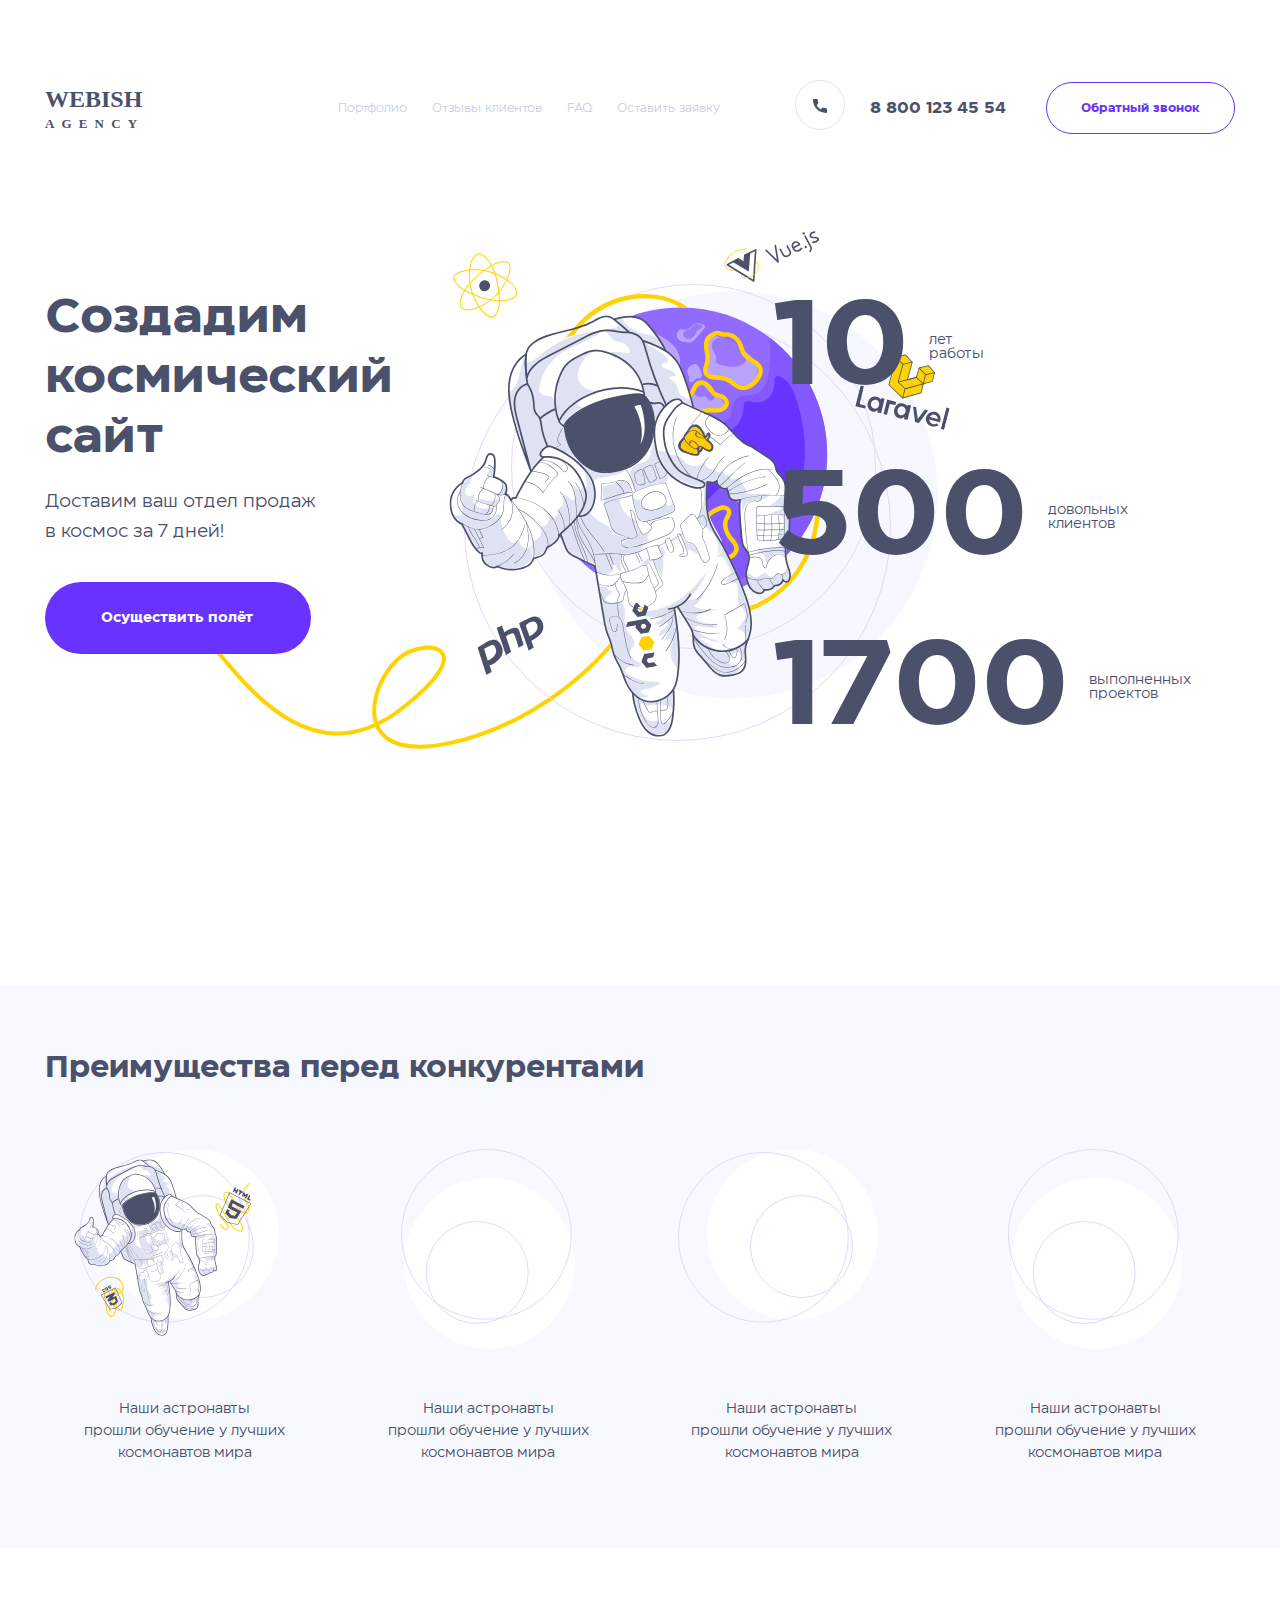
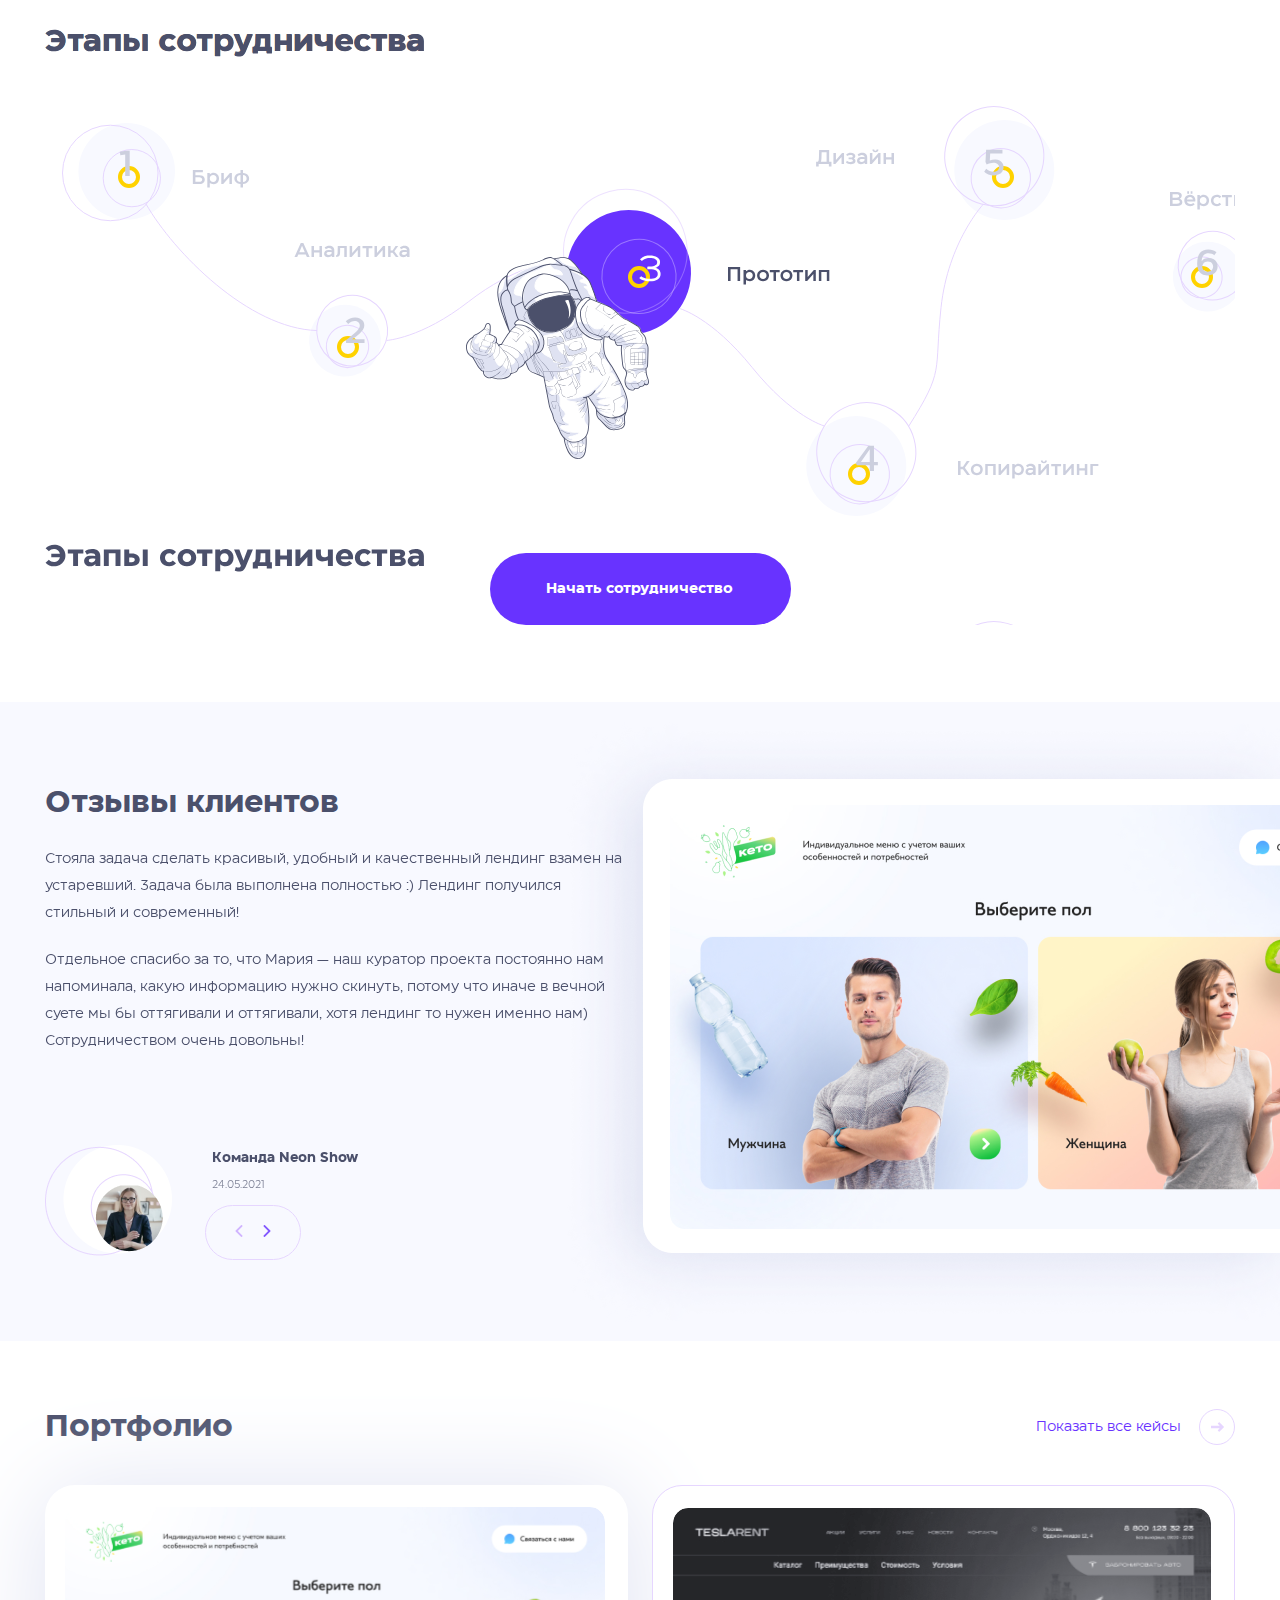
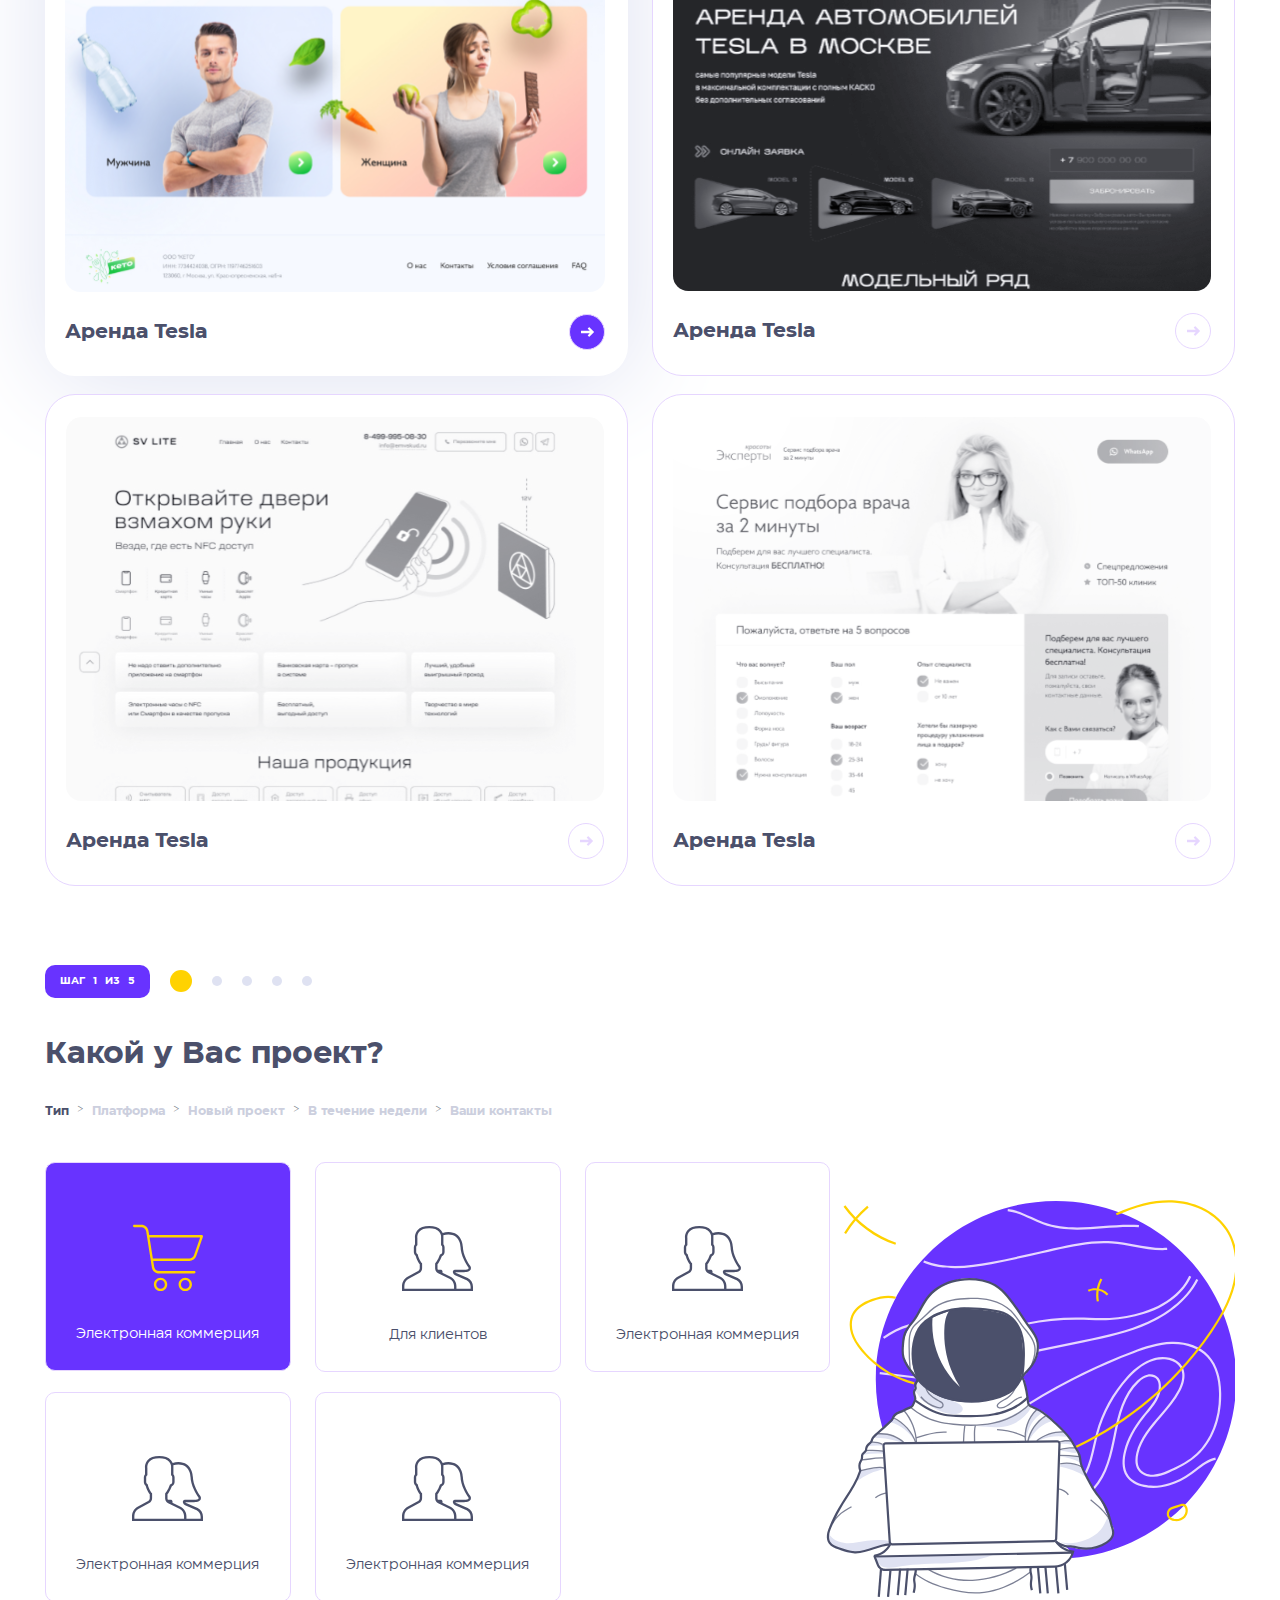
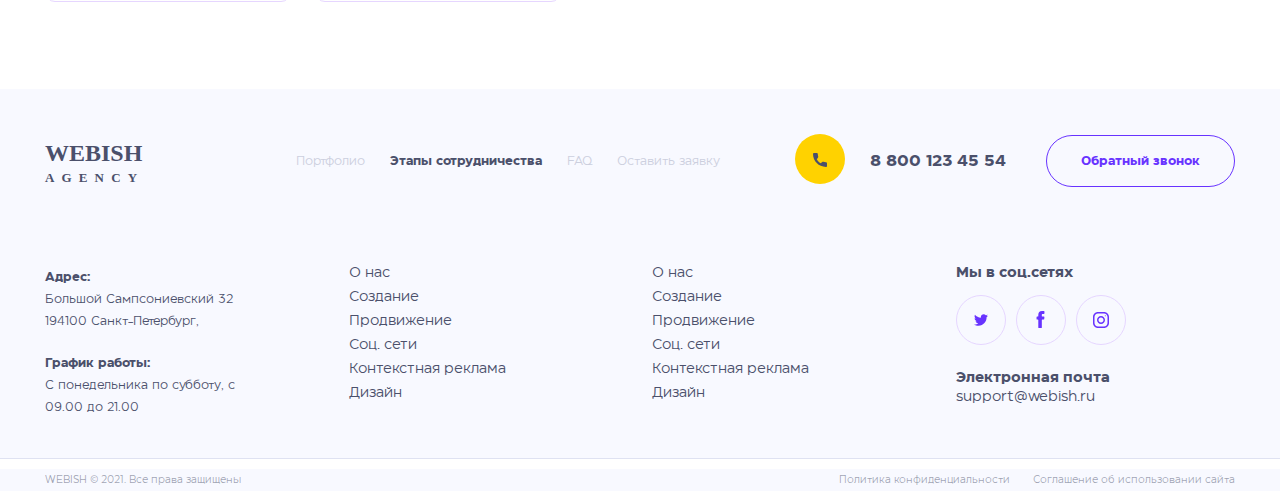
==== index.html @ 24ad1734 "webish" ====
<!DOCTYPE html>
<html lang="en">
<head>
	<meta charset="UTF-8">
	<meta name="viewport" content="width=device-width, initial-scale=1.0">
	
	<title>Home Page</title>
	<link rel="stylesheet" type="text/css" href="libs/bootstrap/css/bootstrap.min.css">

	<link rel="stylesheet" href="css/owl.carousel.min.css" media="screen">
    <link rel="stylesheet" href="fonts/stylesheet.css" media="screen">

    <link rel="stylesheet" href="css/reset.css" media="screen">

    <link rel="stylesheet" href="css/adaptive.css" media="screen">
    
    <link rel="stylesheet" href="css/style.css" media="screen">

	<link rel="stylesheet" href="styles/css/index.css" media="screen">

</head>
<body>


	<div class="wrapper">
		<section class="top_block">
			<div class="container">

				<header>
					<nav class="navbar navbar-expand-lg">
						  <div class="container-fluid">
						     <a class="navbar-brand" href="index.html"><span class="logo_top">WEBISH</span><br><span class="logo_bottom">AGENCY</span></a>
						    <button class="navbar-toggler" type="button" data-bs-toggle="collapse" data-bs-target="#navbarNav" aria-controls="navbarNav" aria-expanded="false" aria-label="Toggle navigation">
						      <span class="navbar-toggler-icon"></span>
						    </button>

						    <div class="collapse navbar-collapse" id="navbarNav">

						      <ul class="navbar-nav align-items-center">

						        <li class="nav-item logo">
						          
						        </li>

						        <li class="nav-item">
						          <a class="nav-link" href="portfolia.html">Портфолио</a>
						        </li>

								<li class="nav-item">
                                    <a class="nav-link" href="comments.html">Отзывы клиентов</a>
                                </li>

						        <li class="nav-item">
						          <a class="nav-link" href="#">FAQ</a>
						        </li>

						        <li class="nav-item">
						          <a class="nav-link" href="#">Оставить заявку</a>
						        </li>

						        <li class="nav-item">
						          <a class="nav-link phone_icon" href="#"><img src="images/phone_icon.svg" alt=""></a>
						        </li>

						        <li class="nav-item">
						          <a class="nav-link phone_number" href="tel:88001234554">8 800 123 45 54</a>
						        </li>

						        <li class="nav-item">
						          <a class="nav-link call_back" href="#">Обратный звонок</a>
						        </li>
						        
						      </ul>
						    </div>
						  </div>
					</nav>
				</header>

				<section class="about_block">
					<div class="row justify-content-between align-items-start">
						<div class="col-md-3">
							<div class="info_left">
								<div class="info_title">
									Создадим космический сайт
								</div>
								<div class="info_text">
									Доставим ваш отдел продаж в космос за 7 дней! 
								</div>
								<div class="info_btn">
									<a href="#">Осуществить полёт</a>
								</div>
							</div>
						</div>
						<div class="col-md-5 ">
							<div class="info_right ">
								<ul>
									<li><span class="number">10</span> <span>лет<br>работы</span></li>
									<li><span class="number">500</span> <span>довольных<br> клиентов</span></li>
									<li><span class="number">1700</span> <span>выполненных<br>проектов</span></li>
								</ul>
							</div>
						</div>
					</div>
				</section>

			</div>
		</section>

		<section class="advantages">	
			<div class="container">	

				<div class="adv_title">	
					Преимущества перед конкурентами
				</div>
				<div class="adv_items">	
					<div class="row">	
						<div class="col-md-3">	
							<div class="adv_item">	
								<div class="item_img">
									<img src="images/adv1.svg" alt="">
								</div>
								<div class="item_info">
									Наши астронавты<br> прошли обучение у лучших<br> космонавтов мира
								</div>
							</div>
						</div>
						<div class="col-md-3">	
							<div class="adv_item">	
								<div class="item_img">
									<img src="images/adv2.svg" alt="">
								</div>
								<div class="item_info">
									Наши астронавты<br> прошли обучение у лучших<br> космонавтов мира
								</div>
							</div>
						</div>
						<div class="col-md-3">	
							<div class="adv_item">	
								<div class="item_img">
									<img src="images/adv3.svg" alt="">
								</div>
								<div class="item_info">
									Наши астронавты<br> прошли обучение у лучших<br> космонавтов мира
								</div>
							</div>
						</div>
						<div class="col-md-3">	
							<div class="adv_item">	
								<div class="item_img">
									<img src="images/adv4.svg" alt="">
								</div>
								<div class="item_info">
									Наши астронавты<br> прошли обучение у лучших<br> космонавтов мира
								</div>
							</div>
						</div>	
					</div>	
				</div>			

			</div>
		</section>

		<section class="cooperation">
			<div class="container">
				<div class="adv_title">
					Этапы сотрудничества
				</div>
				<div class="info_btn">
					<a href="#">Начать сотрудничество</a>
				</div>
			</div>
		</section>

		<section class="comments">
			<div class="container">
				<div class="adv_title">
					Отзывы клиентов
				</div>
				<div class="comments__slider owl-carousel">
					<div class="slider__item item">
						
						<div class="row">
							<div class="col-md-6">
								
								<div class="item_top">
									<p>Стояла задача сделать красивый, удобный и качественный лендинг
									взамен на устаревший. Задача была выполнена полностью :)
									Лендинг получился стильный и современный!</p>
									 <p>Отдельное спасибо за то, что Мария — наш куратор проекта постоянно нам напоминала, какую информацию нужно скинуть, потому что иначе в вечной суете мы бы оттягивали и оттягивали, хотя лендинг то нужен именно нам)
									Сотрудничеством очень довольны!</p>
								</div>
								<div class="item_bottom d-flex">
									<div class="item_img">
										<img src="images/comments_item1.png" alt="">
									</div>
									<div class="name_date">
										<div class="name">
											Команда Neon Show
										</div>
										<div class="date">
											24.05.2021
										</div>
									</div>
								</div>

							</div>
						</div>
						
					</div>

					<div class="slider__item item">
						<div class="row">
							<div class="col-md-6">
								
								<div class="item_top">
									<p>Стояла задача сделать красивый, удобный и качественный лендинг
									взамен на устаревший. Задача была выполнена полностью :)
									Лендинг получился стильный и современный!</p>
									 <p>Отдельное спасибо за то, что Мария — наш куратор проекта постоянно нам напоминала, какую информацию нужно скинуть, потому что иначе в вечной суете мы бы оттягивали и оттягивали, хотя лендинг то нужен именно нам)
									Сотрудничеством очень довольны!</p>
								</div>
								<div class="item_bottom d-flex">
									<div class="item_img">
										<img src="images/comments_item1.png" alt="">
									</div>
									<div class="name_date">
										<div class="name">
											Команда Neon Show
										</div>
										<div class="date">
											24.05.2021
										</div>
									</div>
								</div>

							</div>
						</div>
						
					</div>

					<div class="slider__item item">
						<div class="row">
							<div class="col-md-6">
								
								<div class="item_top">
									<p>Стояла задача сделать красивый, удобный и качественный лендинг
									взамен на устаревший. Задача была выполнена полностью :)
									Лендинг получился стильный и современный!</p>
									 <p>Отдельное спасибо за то, что Мария — наш куратор проекта постоянно нам напоминала, какую информацию нужно скинуть, потому что иначе в вечной суете мы бы оттягивали и оттягивали, хотя лендинг то нужен именно нам)
									Сотрудничеством очень довольны!</p>
								</div>
								<div class="item_bottom d-flex">
									<div class="item_img">
										<img src="images/comments_item1.png" alt="">
									</div>
									<div class="name_date">
										<div class="name">
											Команда Neon Show
										</div>
										<div class="date">
											24.05.2021
										</div>
									</div>
								</div>

							</div>
						</div>
						
					</div>
				</div>
			</div>
		</section>

		<section class="portfolios">
			<div class="container">
				<div class="port_top">
					<div class="adv_title">
						Портфолио
				    </div>
				    <div class="more_case">
				    	<a href="#" class="text">Показать все кейсы</a>
				    	<a href="#" class="next"></a>
				    </div>
				</div>
				<div class="port_items">
					<div class="row">
						<div class="col-md-6">
							<div class="port_item active">
								<div class="item_img">
									<a href="#"><img src="images/port1.svg" alt=""></a>
								</div>
								<div class="port_bottom">
									<div class="name">
										<a href="#">Аренда Tesla</a>
									</div>
									<div class="item_btn">
										<a href="#" class="next active"></a>
									</div>
								</div>
							</div>
						</div>

						<div class="col-md-6">
							<div class="port_item">
								<div class="item_img">
									<a href="#"><img src="images/port2.svg" alt=""></a>
								</div>
								<div class="port_bottom">
									<div class="name">
										<a href="#">Аренда Tesla</a>
									</div>
									<div class="item_btn">
										<a href="#" class="next"></a>
									</div>
								</div>
							</div>
						</div>

						<div class="col-md-6">
							<div class="port_item">
								<div class="item_img">
									<a href="#"><img src="images/port3.svg" alt=""></a>
								</div>
								<div class="port_bottom">
									<div class="name">
										<a href="#">Аренда Tesla</a>
									</div>
									<div class="item_btn">
										<a href="#" class="next"></a>
									</div>
								</div>
							</div>
						</div>

						<div class="col-md-6">
							<div class="port_item">
								<div class="item_img">
									<a href="#"><img src="images/port4.svg" alt=""></a>
								</div>
								<div class="port_bottom">
									<div class="name">
										<a href="#">Аренда Tesla</a>
									</div>
									<div class="item_btn">
										<a href="#" class="next"></a>
									</div>
								</div>
							</div>
						</div>
					</div>
				</div>
				
			</div>
		</section>

		<div class="projects">
			<div class="container">
				<div class="projects_top d-flex align-items-center">
					<button type="button" class="">
						<span>ШАГ</span> <span>1</span> <span>ИЗ</span> 5
					</button>
					<ul class="d-flex align-items-center">
						<li><a href="#" class="active"></a></li>
						<li><a href="#"></a></li>
						<li><a href="#"></a></li>
						<li><a href="#"></a></li>
						<li><a href="#"></a></li>
					</ul>
				</div>
				<div class="project_step_type">
					<div class="row">
						<div class="col-md-12">
							<div class="step__top">
								<div class="top_title">
									Какой у Вас проект?
								</div>
								<nav style="--bs-breadcrumb-divider: '>';" aria-label="breadcrumb">
								  <ol class="breadcrumb">
								    <li class="breadcrumb-item active" aria-current="page"><a href="#">Тип</a></li>
								    <li class="breadcrumb-item"><a href="#">Платформа</a></li>
								    <li class="breadcrumb-item"><a href="#">Новый проект</a></li>
								    <li class="breadcrumb-item"><a href="#">В течение недели</a></li>
								    <li class="breadcrumb-item" ><a href="">Ваши контакты</a></li>
								  </ol>
								</nav>
								
							</div>
						</div>
						<div class="col-md-8">
							<div class="step_cards">
								<div class="row">
									<div class="col-md-4">
										<div class="card active">
										  
										  <div class="card-body">
										  	<svg width="70" height="70" viewBox="0 0 70 70" xmlns="http://www.w3.org/2000/svg">
											<g clip-path="url(#clip0)">
											<path d="M34.2358 61.3992C34.2358 57.7131 31.2478 54.7251 27.5623 54.7251C23.8762 54.7251 20.8882 57.7131 20.8882 61.3986C20.8882 65.0847 23.8762 68.0727 27.5623 68.0727C31.2458 68.0687 34.2318 65.0834 34.2358 61.3992ZM23.2553 61.3992C23.2553 59.0202 25.1833 57.0922 27.5623 57.0922C29.9407 57.0922 31.8686 59.0202 31.8686 61.3986C31.8686 63.7776 29.9407 65.7055 27.5623 65.7055C25.1846 65.7029 23.258 63.7763 23.2553 61.3992Z" />
											<path d="M52.2745 68.0727C55.9607 68.0733 58.9487 65.0853 58.9487 61.3992C58.9493 57.7131 55.9613 54.7251 52.2752 54.7251C48.5891 54.7251 45.6011 57.7131 45.6011 61.3992C45.6057 65.0827 48.5904 68.0681 52.2745 68.0727ZM52.2745 57.0922C54.6529 57.0922 56.5815 59.0202 56.5815 61.3986C56.5822 63.7769 54.6536 65.7055 52.2752 65.7055C49.8968 65.7055 47.9682 63.7776 47.9682 61.3992C47.9709 59.0222 49.8975 57.0956 52.2745 57.0922Z" />
											<path d="M1.18357 4.22706H8.4032C10.7789 4.21781 12.8046 5.94759 13.1665 8.29623L18.8816 44.397C19.4212 47.8976 22.4409 50.4767 25.983 50.4628H61.3091C61.9623 50.4628 62.4927 49.9325 62.4927 49.2793C62.4927 48.6254 61.9623 48.0957 61.3091 48.0957H25.983C23.6073 48.1049 21.5816 46.3745 21.2197 44.0265L20.2481 37.8887H56.4282C59.4915 37.8874 62.2179 35.9469 63.2218 33.0534L69.9342 13.6804C70.0604 13.3185 70.0029 12.9182 69.781 12.6058C69.5584 12.2941 69.1991 12.1085 68.816 12.1085H16.1664L15.5046 7.92571C14.965 4.4252 11.9453 1.84605 8.4032 1.85992H1.18357C0.5297 1.85992 0 2.39028 0 3.04349C0 3.69736 0.5297 4.22706 1.18357 4.22706ZM67.153 14.4763L60.9855 32.278C60.3118 34.2192 58.4829 35.5209 56.4282 35.5216H19.873L16.5409 14.4756L67.153 14.4763Z"/>
											</g>
											</svg>



										    <p class="card-text">Электронная коммерция</p>
										  </div>
										</div>
									</div>
									<div class="col-md-4">
										<div class="card">
										  
										  <div class="card-body ">
										  	<svg width="71" height="71" viewBox="0 0 71 71"  xmlns="http://www.w3.org/2000/svg">
											<path d="M65.6951 55.0843L54.1304 50.0753C53.8582 49.9392 53.5565 49.6067 53.2973 49.1629L61.0186 49.157C61.1535 49.17 64.3366 49.4611 66.8891 48.3642C67.8559 47.9476 68.5753 47.1252 68.8641 46.1076C69.1552 45.0804 68.9706 43.9929 68.36 43.122C66.1531 39.9814 61.002 31.775 60.8411 23.4515C60.8375 23.3083 60.3713 9.15325 46.3926 9.03846C44.3348 9.05503 42.432 9.40411 40.7007 10.0478C40.3233 9.0858 39.7671 8.08233 38.9399 7.13803C36.5106 4.3643 32.5665 2.9585 27.2167 2.9585C21.8668 2.9585 17.9228 4.3643 15.4922 7.13566C12.6901 10.3318 12.9504 14.2073 13.0167 14.8569V21.1511C12.2593 22.0137 11.8333 23.1178 11.8333 24.2573V28.9906C11.8333 30.4308 12.4877 31.7738 13.6048 32.6696C14.6887 36.9616 16.9572 40.1956 17.75 41.2334V45.1491C17.75 46.2945 17.1252 47.3453 16.1206 47.8944L5.56403 53.6525C2.13118 55.5269 0 59.1171 0 63.0269V68.0418H52.0667H54.4333H71V63.667C71 60.0082 68.967 56.7209 65.6951 55.0843ZM52.0667 65.6752H2.36667V63.0269C2.36667 59.9845 4.0257 57.1883 6.69648 55.7328L17.253 49.9747C19.0197 49.0103 20.1167 47.1607 20.1167 45.1502V40.3944L19.841 40.0655C19.8125 40.0311 16.9122 36.5226 15.8058 31.7052L15.6981 31.2366L15.2946 30.9763C14.6094 30.5337 14.2 29.7918 14.2 28.9918V24.2585C14.2 23.5946 14.4816 22.9758 14.9928 22.5131L15.3833 22.1616V14.7918L15.3727 14.6368C15.3691 14.6049 14.9668 11.3247 17.2719 8.6953C19.2327 6.4588 22.5792 5.32516 27.2167 5.32516C31.8376 5.32516 35.1769 6.45051 37.1401 8.67163C38.1163 9.7745 38.6074 11.0063 38.8524 12.0642C38.8713 12.1471 38.8891 12.2287 38.9056 12.3104C38.9222 12.3944 38.9399 12.4784 38.953 12.5589C38.9683 12.6512 38.9814 12.7387 38.9944 12.8263C39.0038 12.889 39.0133 12.9529 39.0204 13.0133C39.0382 13.16 39.0524 13.302 39.0618 13.4334C39.063 13.444 39.063 13.4535 39.063 13.4641C39.0713 13.5919 39.0772 13.7126 39.0808 13.8227C39.0808 13.844 39.0808 13.8617 39.0819 13.883C39.0843 13.9812 39.0843 14.0747 39.0831 14.1564C39.0831 14.1682 39.0831 14.18 39.0831 14.1919C39.0784 14.47 39.0595 14.6356 39.0595 14.6392L39.05 22.1616L39.4405 22.5143C39.9517 22.9758 40.2333 23.5946 40.2333 24.2585V28.9918C40.2333 30.0249 39.5565 30.9289 38.5506 31.239L37.9613 31.42L37.772 32.0058C36.9803 34.4683 35.8526 36.7427 34.4184 38.7662C34.067 39.2643 33.725 39.7057 33.428 40.043L33.1333 40.379V45.2603C33.1333 45.5597 33.1629 45.8531 33.2091 46.1419C33.2185 46.2034 33.2351 46.2626 33.2469 46.3241C33.2931 46.562 33.3546 46.7951 33.4303 47.0223C33.4481 47.0755 33.467 47.1264 33.4871 47.1797C33.5794 47.427 33.6871 47.666 33.8126 47.8956C33.8268 47.9216 33.8398 47.9488 33.854 47.9749C34.0256 48.2778 34.2232 48.5653 34.4504 48.8304L34.7202 49.1629H34.7663C35.1722 49.5629 35.6385 49.9108 36.1686 50.1759L47.473 55.8275C50.307 57.2427 52.0667 60.0898 52.0667 63.2576V65.6752ZM68.6333 65.6752H54.4333V63.2576C54.4333 59.1881 52.172 55.5304 48.5332 53.7105L40.4179 49.6516C40.6179 49.1949 40.644 48.6718 40.4688 48.1677C40.1789 47.3335 39.4216 46.7951 38.54 46.7951H35.9165C35.8621 46.6992 35.8266 46.5939 35.7828 46.4921C35.7236 46.3561 35.6538 46.2223 35.6148 46.0792C35.5426 45.8165 35.5 45.5419 35.5 45.2603V41.2594C35.771 40.9281 36.0562 40.5506 36.3508 40.1341C37.817 38.0633 38.992 35.7581 39.8464 33.2719C41.5161 32.5063 42.6 30.8556 42.6 28.9918V24.2585C42.6 23.1189 42.174 22.0149 41.4167 21.1522V14.8581C41.4474 14.5623 41.5137 13.5931 41.3173 12.3269C42.8414 11.7282 44.549 11.4193 46.3938 11.4039C58.0389 11.4998 58.4638 23.0136 58.4756 23.4988C58.6495 32.472 64.0917 41.1624 66.424 44.4817C66.624 44.7657 66.6844 45.123 66.5885 45.4603C66.5341 45.6543 66.3779 46.007 65.9554 46.188C63.9674 47.0436 61.2706 46.801 61.1322 46.7951H52.9873C52.2264 46.7951 51.533 47.182 51.1318 47.8293C50.7319 48.4742 50.694 49.2623 51.0301 49.9392C51.4004 50.6859 52.0548 51.6834 53.1305 52.2195L64.6644 57.2155C67.1127 58.4521 68.6333 60.9205 68.6333 63.667V65.6752Z" />
											</svg>

										    <p class="card-text">Для клиентов</p>
										  </div>
										</div>
									</div>
									<div class="col-md-4">
										<div class="card">
										  
										  <div class="card-body ">
										  	<svg width="71" height="71" viewBox="0 0 71 71"  xmlns="http://www.w3.org/2000/svg">
											<path d="M65.6951 55.0843L54.1304 50.0753C53.8582 49.9392 53.5565 49.6067 53.2973 49.1629L61.0186 49.157C61.1535 49.17 64.3366 49.4611 66.8891 48.3642C67.8559 47.9476 68.5753 47.1252 68.8641 46.1076C69.1552 45.0804 68.9706 43.9929 68.36 43.122C66.1531 39.9814 61.002 31.775 60.8411 23.4515C60.8375 23.3083 60.3713 9.15325 46.3926 9.03846C44.3348 9.05503 42.432 9.40411 40.7007 10.0478C40.3233 9.0858 39.7671 8.08233 38.9399 7.13803C36.5106 4.3643 32.5665 2.9585 27.2167 2.9585C21.8668 2.9585 17.9228 4.3643 15.4922 7.13566C12.6901 10.3318 12.9504 14.2073 13.0167 14.8569V21.1511C12.2593 22.0137 11.8333 23.1178 11.8333 24.2573V28.9906C11.8333 30.4308 12.4877 31.7738 13.6048 32.6696C14.6887 36.9616 16.9572 40.1956 17.75 41.2334V45.1491C17.75 46.2945 17.1252 47.3453 16.1206 47.8944L5.56403 53.6525C2.13118 55.5269 0 59.1171 0 63.0269V68.0418H52.0667H54.4333H71V63.667C71 60.0082 68.967 56.7209 65.6951 55.0843ZM52.0667 65.6752H2.36667V63.0269C2.36667 59.9845 4.0257 57.1883 6.69648 55.7328L17.253 49.9747C19.0197 49.0103 20.1167 47.1607 20.1167 45.1502V40.3944L19.841 40.0655C19.8125 40.0311 16.9122 36.5226 15.8058 31.7052L15.6981 31.2366L15.2946 30.9763C14.6094 30.5337 14.2 29.7918 14.2 28.9918V24.2585C14.2 23.5946 14.4816 22.9758 14.9928 22.5131L15.3833 22.1616V14.7918L15.3727 14.6368C15.3691 14.6049 14.9668 11.3247 17.2719 8.6953C19.2327 6.4588 22.5792 5.32516 27.2167 5.32516C31.8376 5.32516 35.1769 6.45051 37.1401 8.67163C38.1163 9.7745 38.6074 11.0063 38.8524 12.0642C38.8713 12.1471 38.8891 12.2287 38.9056 12.3104C38.9222 12.3944 38.9399 12.4784 38.953 12.5589C38.9683 12.6512 38.9814 12.7387 38.9944 12.8263C39.0038 12.889 39.0133 12.9529 39.0204 13.0133C39.0382 13.16 39.0524 13.302 39.0618 13.4334C39.063 13.444 39.063 13.4535 39.063 13.4641C39.0713 13.5919 39.0772 13.7126 39.0808 13.8227C39.0808 13.844 39.0808 13.8617 39.0819 13.883C39.0843 13.9812 39.0843 14.0747 39.0831 14.1564C39.0831 14.1682 39.0831 14.18 39.0831 14.1919C39.0784 14.47 39.0595 14.6356 39.0595 14.6392L39.05 22.1616L39.4405 22.5143C39.9517 22.9758 40.2333 23.5946 40.2333 24.2585V28.9918C40.2333 30.0249 39.5565 30.9289 38.5506 31.239L37.9613 31.42L37.772 32.0058C36.9803 34.4683 35.8526 36.7427 34.4184 38.7662C34.067 39.2643 33.725 39.7057 33.428 40.043L33.1333 40.379V45.2603C33.1333 45.5597 33.1629 45.8531 33.2091 46.1419C33.2185 46.2034 33.2351 46.2626 33.2469 46.3241C33.2931 46.562 33.3546 46.7951 33.4303 47.0223C33.4481 47.0755 33.467 47.1264 33.4871 47.1797C33.5794 47.427 33.6871 47.666 33.8126 47.8956C33.8268 47.9216 33.8398 47.9488 33.854 47.9749C34.0256 48.2778 34.2232 48.5653 34.4504 48.8304L34.7202 49.1629H34.7663C35.1722 49.5629 35.6385 49.9108 36.1686 50.1759L47.473 55.8275C50.307 57.2427 52.0667 60.0898 52.0667 63.2576V65.6752ZM68.6333 65.6752H54.4333V63.2576C54.4333 59.1881 52.172 55.5304 48.5332 53.7105L40.4179 49.6516C40.6179 49.1949 40.644 48.6718 40.4688 48.1677C40.1789 47.3335 39.4216 46.7951 38.54 46.7951H35.9165C35.8621 46.6992 35.8266 46.5939 35.7828 46.4921C35.7236 46.3561 35.6538 46.2223 35.6148 46.0792C35.5426 45.8165 35.5 45.5419 35.5 45.2603V41.2594C35.771 40.9281 36.0562 40.5506 36.3508 40.1341C37.817 38.0633 38.992 35.7581 39.8464 33.2719C41.5161 32.5063 42.6 30.8556 42.6 28.9918V24.2585C42.6 23.1189 42.174 22.0149 41.4167 21.1522V14.8581C41.4474 14.5623 41.5137 13.5931 41.3173 12.3269C42.8414 11.7282 44.549 11.4193 46.3938 11.4039C58.0389 11.4998 58.4638 23.0136 58.4756 23.4988C58.6495 32.472 64.0917 41.1624 66.424 44.4817C66.624 44.7657 66.6844 45.123 66.5885 45.4603C66.5341 45.6543 66.3779 46.007 65.9554 46.188C63.9674 47.0436 61.2706 46.801 61.1322 46.7951H52.9873C52.2264 46.7951 51.533 47.182 51.1318 47.8293C50.7319 48.4742 50.694 49.2623 51.0301 49.9392C51.4004 50.6859 52.0548 51.6834 53.1305 52.2195L64.6644 57.2155C67.1127 58.4521 68.6333 60.9205 68.6333 63.667V65.6752Z" />
											</svg>

										    <p class="card-text">Электронная коммерция</p>
										  </div>
										</div>
									</div>
									<div class="col-md-4">
										<div class="card">
										  
										  <div class="card-body ">
										  	<svg width="71" height="71" viewBox="0 0 71 71"  xmlns="http://www.w3.org/2000/svg">
											<path d="M65.6951 55.0843L54.1304 50.0753C53.8582 49.9392 53.5565 49.6067 53.2973 49.1629L61.0186 49.157C61.1535 49.17 64.3366 49.4611 66.8891 48.3642C67.8559 47.9476 68.5753 47.1252 68.8641 46.1076C69.1552 45.0804 68.9706 43.9929 68.36 43.122C66.1531 39.9814 61.002 31.775 60.8411 23.4515C60.8375 23.3083 60.3713 9.15325 46.3926 9.03846C44.3348 9.05503 42.432 9.40411 40.7007 10.0478C40.3233 9.0858 39.7671 8.08233 38.9399 7.13803C36.5106 4.3643 32.5665 2.9585 27.2167 2.9585C21.8668 2.9585 17.9228 4.3643 15.4922 7.13566C12.6901 10.3318 12.9504 14.2073 13.0167 14.8569V21.1511C12.2593 22.0137 11.8333 23.1178 11.8333 24.2573V28.9906C11.8333 30.4308 12.4877 31.7738 13.6048 32.6696C14.6887 36.9616 16.9572 40.1956 17.75 41.2334V45.1491C17.75 46.2945 17.1252 47.3453 16.1206 47.8944L5.56403 53.6525C2.13118 55.5269 0 59.1171 0 63.0269V68.0418H52.0667H54.4333H71V63.667C71 60.0082 68.967 56.7209 65.6951 55.0843ZM52.0667 65.6752H2.36667V63.0269C2.36667 59.9845 4.0257 57.1883 6.69648 55.7328L17.253 49.9747C19.0197 49.0103 20.1167 47.1607 20.1167 45.1502V40.3944L19.841 40.0655C19.8125 40.0311 16.9122 36.5226 15.8058 31.7052L15.6981 31.2366L15.2946 30.9763C14.6094 30.5337 14.2 29.7918 14.2 28.9918V24.2585C14.2 23.5946 14.4816 22.9758 14.9928 22.5131L15.3833 22.1616V14.7918L15.3727 14.6368C15.3691 14.6049 14.9668 11.3247 17.2719 8.6953C19.2327 6.4588 22.5792 5.32516 27.2167 5.32516C31.8376 5.32516 35.1769 6.45051 37.1401 8.67163C38.1163 9.7745 38.6074 11.0063 38.8524 12.0642C38.8713 12.1471 38.8891 12.2287 38.9056 12.3104C38.9222 12.3944 38.9399 12.4784 38.953 12.5589C38.9683 12.6512 38.9814 12.7387 38.9944 12.8263C39.0038 12.889 39.0133 12.9529 39.0204 13.0133C39.0382 13.16 39.0524 13.302 39.0618 13.4334C39.063 13.444 39.063 13.4535 39.063 13.4641C39.0713 13.5919 39.0772 13.7126 39.0808 13.8227C39.0808 13.844 39.0808 13.8617 39.0819 13.883C39.0843 13.9812 39.0843 14.0747 39.0831 14.1564C39.0831 14.1682 39.0831 14.18 39.0831 14.1919C39.0784 14.47 39.0595 14.6356 39.0595 14.6392L39.05 22.1616L39.4405 22.5143C39.9517 22.9758 40.2333 23.5946 40.2333 24.2585V28.9918C40.2333 30.0249 39.5565 30.9289 38.5506 31.239L37.9613 31.42L37.772 32.0058C36.9803 34.4683 35.8526 36.7427 34.4184 38.7662C34.067 39.2643 33.725 39.7057 33.428 40.043L33.1333 40.379V45.2603C33.1333 45.5597 33.1629 45.8531 33.2091 46.1419C33.2185 46.2034 33.2351 46.2626 33.2469 46.3241C33.2931 46.562 33.3546 46.7951 33.4303 47.0223C33.4481 47.0755 33.467 47.1264 33.4871 47.1797C33.5794 47.427 33.6871 47.666 33.8126 47.8956C33.8268 47.9216 33.8398 47.9488 33.854 47.9749C34.0256 48.2778 34.2232 48.5653 34.4504 48.8304L34.7202 49.1629H34.7663C35.1722 49.5629 35.6385 49.9108 36.1686 50.1759L47.473 55.8275C50.307 57.2427 52.0667 60.0898 52.0667 63.2576V65.6752ZM68.6333 65.6752H54.4333V63.2576C54.4333 59.1881 52.172 55.5304 48.5332 53.7105L40.4179 49.6516C40.6179 49.1949 40.644 48.6718 40.4688 48.1677C40.1789 47.3335 39.4216 46.7951 38.54 46.7951H35.9165C35.8621 46.6992 35.8266 46.5939 35.7828 46.4921C35.7236 46.3561 35.6538 46.2223 35.6148 46.0792C35.5426 45.8165 35.5 45.5419 35.5 45.2603V41.2594C35.771 40.9281 36.0562 40.5506 36.3508 40.1341C37.817 38.0633 38.992 35.7581 39.8464 33.2719C41.5161 32.5063 42.6 30.8556 42.6 28.9918V24.2585C42.6 23.1189 42.174 22.0149 41.4167 21.1522V14.8581C41.4474 14.5623 41.5137 13.5931 41.3173 12.3269C42.8414 11.7282 44.549 11.4193 46.3938 11.4039C58.0389 11.4998 58.4638 23.0136 58.4756 23.4988C58.6495 32.472 64.0917 41.1624 66.424 44.4817C66.624 44.7657 66.6844 45.123 66.5885 45.4603C66.5341 45.6543 66.3779 46.007 65.9554 46.188C63.9674 47.0436 61.2706 46.801 61.1322 46.7951H52.9873C52.2264 46.7951 51.533 47.182 51.1318 47.8293C50.7319 48.4742 50.694 49.2623 51.0301 49.9392C51.4004 50.6859 52.0548 51.6834 53.1305 52.2195L64.6644 57.2155C67.1127 58.4521 68.6333 60.9205 68.6333 63.667V65.6752Z" />
											</svg>

										    <p class="card-text">Электронная коммерция</p>
										  </div>
										</div>
									</div>
									<div class="col-md-4">
										<div class="card">
										  
										  <div class="card-body ">
										  	<svg width="71" height="71" viewBox="0 0 71 71"  xmlns="http://www.w3.org/2000/svg">
											<path d="M65.6951 55.0843L54.1304 50.0753C53.8582 49.9392 53.5565 49.6067 53.2973 49.1629L61.0186 49.157C61.1535 49.17 64.3366 49.4611 66.8891 48.3642C67.8559 47.9476 68.5753 47.1252 68.8641 46.1076C69.1552 45.0804 68.9706 43.9929 68.36 43.122C66.1531 39.9814 61.002 31.775 60.8411 23.4515C60.8375 23.3083 60.3713 9.15325 46.3926 9.03846C44.3348 9.05503 42.432 9.40411 40.7007 10.0478C40.3233 9.0858 39.7671 8.08233 38.9399 7.13803C36.5106 4.3643 32.5665 2.9585 27.2167 2.9585C21.8668 2.9585 17.9228 4.3643 15.4922 7.13566C12.6901 10.3318 12.9504 14.2073 13.0167 14.8569V21.1511C12.2593 22.0137 11.8333 23.1178 11.8333 24.2573V28.9906C11.8333 30.4308 12.4877 31.7738 13.6048 32.6696C14.6887 36.9616 16.9572 40.1956 17.75 41.2334V45.1491C17.75 46.2945 17.1252 47.3453 16.1206 47.8944L5.56403 53.6525C2.13118 55.5269 0 59.1171 0 63.0269V68.0418H52.0667H54.4333H71V63.667C71 60.0082 68.967 56.7209 65.6951 55.0843ZM52.0667 65.6752H2.36667V63.0269C2.36667 59.9845 4.0257 57.1883 6.69648 55.7328L17.253 49.9747C19.0197 49.0103 20.1167 47.1607 20.1167 45.1502V40.3944L19.841 40.0655C19.8125 40.0311 16.9122 36.5226 15.8058 31.7052L15.6981 31.2366L15.2946 30.9763C14.6094 30.5337 14.2 29.7918 14.2 28.9918V24.2585C14.2 23.5946 14.4816 22.9758 14.9928 22.5131L15.3833 22.1616V14.7918L15.3727 14.6368C15.3691 14.6049 14.9668 11.3247 17.2719 8.6953C19.2327 6.4588 22.5792 5.32516 27.2167 5.32516C31.8376 5.32516 35.1769 6.45051 37.1401 8.67163C38.1163 9.7745 38.6074 11.0063 38.8524 12.0642C38.8713 12.1471 38.8891 12.2287 38.9056 12.3104C38.9222 12.3944 38.9399 12.4784 38.953 12.5589C38.9683 12.6512 38.9814 12.7387 38.9944 12.8263C39.0038 12.889 39.0133 12.9529 39.0204 13.0133C39.0382 13.16 39.0524 13.302 39.0618 13.4334C39.063 13.444 39.063 13.4535 39.063 13.4641C39.0713 13.5919 39.0772 13.7126 39.0808 13.8227C39.0808 13.844 39.0808 13.8617 39.0819 13.883C39.0843 13.9812 39.0843 14.0747 39.0831 14.1564C39.0831 14.1682 39.0831 14.18 39.0831 14.1919C39.0784 14.47 39.0595 14.6356 39.0595 14.6392L39.05 22.1616L39.4405 22.5143C39.9517 22.9758 40.2333 23.5946 40.2333 24.2585V28.9918C40.2333 30.0249 39.5565 30.9289 38.5506 31.239L37.9613 31.42L37.772 32.0058C36.9803 34.4683 35.8526 36.7427 34.4184 38.7662C34.067 39.2643 33.725 39.7057 33.428 40.043L33.1333 40.379V45.2603C33.1333 45.5597 33.1629 45.8531 33.2091 46.1419C33.2185 46.2034 33.2351 46.2626 33.2469 46.3241C33.2931 46.562 33.3546 46.7951 33.4303 47.0223C33.4481 47.0755 33.467 47.1264 33.4871 47.1797C33.5794 47.427 33.6871 47.666 33.8126 47.8956C33.8268 47.9216 33.8398 47.9488 33.854 47.9749C34.0256 48.2778 34.2232 48.5653 34.4504 48.8304L34.7202 49.1629H34.7663C35.1722 49.5629 35.6385 49.9108 36.1686 50.1759L47.473 55.8275C50.307 57.2427 52.0667 60.0898 52.0667 63.2576V65.6752ZM68.6333 65.6752H54.4333V63.2576C54.4333 59.1881 52.172 55.5304 48.5332 53.7105L40.4179 49.6516C40.6179 49.1949 40.644 48.6718 40.4688 48.1677C40.1789 47.3335 39.4216 46.7951 38.54 46.7951H35.9165C35.8621 46.6992 35.8266 46.5939 35.7828 46.4921C35.7236 46.3561 35.6538 46.2223 35.6148 46.0792C35.5426 45.8165 35.5 45.5419 35.5 45.2603V41.2594C35.771 40.9281 36.0562 40.5506 36.3508 40.1341C37.817 38.0633 38.992 35.7581 39.8464 33.2719C41.5161 32.5063 42.6 30.8556 42.6 28.9918V24.2585C42.6 23.1189 42.174 22.0149 41.4167 21.1522V14.8581C41.4474 14.5623 41.5137 13.5931 41.3173 12.3269C42.8414 11.7282 44.549 11.4193 46.3938 11.4039C58.0389 11.4998 58.4638 23.0136 58.4756 23.4988C58.6495 32.472 64.0917 41.1624 66.424 44.4817C66.624 44.7657 66.6844 45.123 66.5885 45.4603C66.5341 45.6543 66.3779 46.007 65.9554 46.188C63.9674 47.0436 61.2706 46.801 61.1322 46.7951H52.9873C52.2264 46.7951 51.533 47.182 51.1318 47.8293C50.7319 48.4742 50.694 49.2623 51.0301 49.9392C51.4004 50.6859 52.0548 51.6834 53.1305 52.2195L64.6644 57.2155C67.1127 58.4521 68.6333 60.9205 68.6333 63.667V65.6752Z" />
											</svg>

										    <p class="card-text">Электронная коммерция</p>
										  </div>
										</div>
									</div>
								</div>
								
									
							</div>

						</div>
					</div>
				</div>
			</div>
		</div>

		<footer>
			<div class="container">
				
				<nav class="navbar navbar-expand-lg">
				  <div class="container-fluid">
				     <a class="navbar-brand" href="index.html"><span class="logo_top">WEBISH</span><br><span class="logo_bottom">AGENCY</span></a>
				    <button class="navbar-toggler" type="button" data-bs-toggle="collapse" data-bs-target="#navbarNav" aria-controls="navbarNav" aria-expanded="false" aria-label="Toggle navigation">
				      <span class="navbar-toggler-icon"></span>
				    </button>

				    <div class="collapse navbar-collapse" id="navbarNav">

				      <ul class="navbar-nav align-items-center">

				        <li class="nav-item">
				          <a class="nav-link" href="portfolia.html">Портфолио</a>
				        </li>

				        <li class="nav-item">
				          <a class="nav-link active" href="#">Этапы сотрудничества</a>
				        </li>

				        <li class="nav-item">
				          <a class="nav-link" href="#">FAQ</a>
				        </li>

				        <li class="nav-item">
				          <a class="nav-link" href="#">Оставить заявку</a>
				        </li>

				        <li class="nav-item">
				          <a class="nav-link phone_icon" href="#"><img src="images/phone_icon_yellow.svg" alt=""></a>
				        </li>

				        <li class="nav-item">
				          <a class="nav-link phone_number" href="tel:88001234554">8 800 123 45 54</a>
				        </li>

				        <li class="nav-item">
				          <a class="nav-link call_back" href="#">Обратный звонок</a>
				        </li>
				        
				      </ul>
				    </div>
				  </div>
				</nav>

				<div class="footer">
					<div class="row"> 

						<div class="col-md-3">
							<div class="footer_address_worktime">
								<div class="address">
									<span>Адрес:</span>
									Большой Сампсониевский 32
									194100 Санкт-Петербург,
								</div>
								<div class="work_time">
									<span>График работы:</span>
									С понедельника по субботу, 
									с 09.00 до 21.00
								</div>
							</div>
						</div>

						<div class="col-md-3 d-none d-sm-block">
							<div class="footer_menu">

								<ul>
									<li><a href="#">О нас</a></li>
									<li><a href="#">Создание</a></li>
									<li><a href="#">Продвижение</a></li>
									<li><a href="#">Соц. сети</a></li>
									<li><a href="#">Контекстная реклама</a></li>
									<li><a href="#">Дизайн</a></li>
								</ul>

							</div>
						</div>

						<div class="col-md-3 d-none d-sm-block">
							<div class="footer_menu">

								<ul>
									<li><a href="#">О нас</a></li>
									<li><a href="#">Создание</a></li>
									<li><a href="#">Продвижение</a></li>
									<li><a href="#">Соц. сети</a></li>
									<li><a href="#">Контекстная реклама</a></li>
									<li><a href="#">Дизайн</a></li>
								</ul>

							</div>
						</div>

						<div class="col-md-3">
							<div class="social_links">
								<div class="link_title">
									Мы в соц.сетях
								</div>
								<ul class="d-flex">
									<li><a href="#"><img src="images/twitter.svg" alt=""></a></li>
									<li><a href="#"><img src="images/facebook.svg" alt=""></a></li>
									<li><a href="#"><img src="images/instagram.svg" alt=""></a></li>
								</ul>

								<div class="email_block">
									<h4>Электронная почта </h4>
									<a href="mailto:support@webish.ru">support@webish.ru</a>
								</div>

							</div>
						</div>
					</div>
				</div>

			</div>
		</footer>

		<div class="footer_bottom">
			<div class="container">
				<div class="footer_block d-flex justify-content-between">
					<div class="left_block">
						WEBISH  © 2021. Все права защищены
					</div>
					<div class="right_block">
						<span>Политика конфиденциальности</span> Соглашение об использовании сайта
					</div>
				</div>
			</div>
		</div>
		
	</div>

	<script src="js/jquery-3.5.1.min.js"></script>

	<script type="text/javascript" src="libs/bootstrap/js/bootstrap.bundle.min.js"></script>

	<script src="js/owl.carousel.min.js"></script>

	<script src="js/script.js"></script>

</body>
</html>
---- fonts/stylesheet.css ----
@font-face {
    font-family: 'Eastman';
    src: url('Eastman-Extrabold.eot');
    src: local('Eastman Extrabold'), local('Eastman-Extrabold'),
        url('Eastman-Extrabold.eot?#iefix') format('embedded-opentype'),
        url('Eastman-Extrabold.woff2') format('woff2'),
        url('Eastman-Extrabold.woff') format('woff'),
        url('Eastman-Extrabold.ttf') format('truetype');
    font-weight: 800;
    font-style: normal;
}

@font-face {
    font-family: 'Eastman';
    src: url('Eastman-Extralight.eot');
    src: local('Eastman Extralight'), local('Eastman-Extralight'),
        url('Eastman-Extralight.eot?#iefix') format('embedded-opentype'),
        url('Eastman-Extralight.woff2') format('woff2'),
        url('Eastman-Extralight.woff') format('woff'),
        url('Eastman-Extralight.ttf') format('truetype');
    font-weight: 200;
    font-style: normal;
}

@font-face {
    font-family: 'Eastman';
    src: url('Eastman-Bold.eot');
    src: local('Eastman Bold'), local('Eastman-Bold'),
        url('Eastman-Bold.eot?#iefix') format('embedded-opentype'),
        url('Eastman-Bold.woff2') format('woff2'),
        url('Eastman-Bold.woff') format('woff'),
        url('Eastman-Bold.ttf') format('truetype');
    font-weight: bold;
    font-style: normal;
}

@font-face {
    font-family: 'Eastman';
    src: url('Eastman-ExtralightItalic.eot');
    src: local('Eastman Extralight Italic'), local('Eastman-ExtralightItalic'),
        url('Eastman-ExtralightItalic.eot?#iefix') format('embedded-opentype'),
        url('Eastman-ExtralightItalic.woff2') format('woff2'),
        url('Eastman-ExtralightItalic.woff') format('woff'),
        url('Eastman-ExtralightItalic.ttf') format('truetype');
    font-weight: 200;
    font-style: italic;
}

@font-face {
    font-family: 'Eastman';
    src: url('Eastman-Black.eot');
    src: local('Eastman Black'), local('Eastman-Black'),
        url('Eastman-Black.eot?#iefix') format('embedded-opentype'),
        url('Eastman-Black.woff2') format('woff2'),
        url('Eastman-Black.woff') format('woff'),
        url('Eastman-Black.ttf') format('truetype');
    font-weight: 900;
    font-style: normal;
}

@font-face {
    font-family: 'Eastman';
    src: url('Eastman-BlackItalic.eot');
    src: local('Eastman Black Italic'), local('Eastman-BlackItalic'),
        url('Eastman-BlackItalic.eot?#iefix') format('embedded-opentype'),
        url('Eastman-BlackItalic.woff2') format('woff2'),
        url('Eastman-BlackItalic.woff') format('woff'),
        url('Eastman-BlackItalic.ttf') format('truetype');
    font-weight: 900;
    font-style: italic;
}

@font-face {
    font-family: 'Eastman';
    src: url('Eastman-BoldItalic.eot');
    src: local('Eastman Bold Italic'), local('Eastman-BoldItalic'),
        url('Eastman-BoldItalic.eot?#iefix') format('embedded-opentype'),
        url('Eastman-BoldItalic.woff2') format('woff2'),
        url('Eastman-BoldItalic.woff') format('woff'),
        url('Eastman-BoldItalic.ttf') format('truetype');
    font-weight: bold;
    font-style: italic;
}

@font-face {
    font-family: 'Eastman';
    src: url('Eastman-ExtraboldItalic.eot');
    src: local('Eastman Extrabold Italic'), local('Eastman-ExtraboldItalic'),
        url('Eastman-ExtraboldItalic.eot?#iefix') format('embedded-opentype'),
        url('Eastman-ExtraboldItalic.woff2') format('woff2'),
        url('Eastman-ExtraboldItalic.woff') format('woff'),
        url('Eastman-ExtraboldItalic.ttf') format('truetype');
    font-weight: 800;
    font-style: italic;
}

@font-face {
    font-family: 'Eastman';
    src: url('Eastman-Italic.eot');
    src: local('Eastman Italic'), local('Eastman-Italic'),
        url('Eastman-Italic.eot?#iefix') format('embedded-opentype'),
        url('Eastman-Italic.woff2') format('woff2'),
        url('Eastman-Italic.woff') format('woff'),
        url('Eastman-Italic.ttf') format('truetype');
    font-weight: normal;
    font-style: italic;
}

@font-face {
    font-family: 'Eastman';
    src: url('Eastman-Thin.eot');
    src: local('Eastman Thin'), local('Eastman-Thin'),
        url('Eastman-Thin.eot?#iefix') format('embedded-opentype'),
        url('Eastman-Thin.woff2') format('woff2'),
        url('Eastman-Thin.woff') format('woff'),
        url('Eastman-Thin.ttf') format('truetype');
    font-weight: 100;
    font-style: normal;
}

@font-face {
    font-family: 'Eastman Offset';
    src: url('Eastman-RegularOffset.eot');
    src: local('Eastman Offset'), local('Eastman-RegularOffset'),
        url('Eastman-RegularOffset.eot?#iefix') format('embedded-opentype'),
        url('Eastman-RegularOffset.woff2') format('woff2'),
        url('Eastman-RegularOffset.woff') format('woff'),
        url('Eastman-RegularOffset.ttf') format('truetype');
    font-weight: normal;
    font-style: normal;
}

@font-face {
    font-family: 'Eastman';
    src: url('Eastman-HeavyItalic.eot');
    src: local('Eastman Heavy Italic'), local('Eastman-HeavyItalic'),
        url('Eastman-HeavyItalic.eot?#iefix') format('embedded-opentype'),
        url('Eastman-HeavyItalic.woff2') format('woff2'),
        url('Eastman-HeavyItalic.woff') format('woff'),
        url('Eastman-HeavyItalic.ttf') format('truetype');
    font-weight: 900;
    font-style: italic;
}

@font-face {
    font-family: 'Eastman Variable';
    src: url('EastmanVariable.eot');
    src: local('Eastman Variable'), local('EastmanVariable'),
        url('EastmanVariable.eot?#iefix') format('embedded-opentype'),
        url('EastmanVariable.woff2') format('woff2'),
        url('EastmanVariable.woff') format('woff'),
        url('EastmanVariable.ttf') format('truetype');
    font-weight: normal;
    font-style: normal;
}

@font-face {
    font-family: 'Eastman';
    src: url('Eastman-LightItalic.eot');
    src: local('Eastman Light Italic'), local('Eastman-LightItalic'),
        url('Eastman-LightItalic.eot?#iefix') format('embedded-opentype'),
        url('Eastman-LightItalic.woff2') format('woff2'),
        url('Eastman-LightItalic.woff') format('woff'),
        url('Eastman-LightItalic.ttf') format('truetype');
    font-weight: 300;
    font-style: italic;
}

@font-face {
    font-family: 'Eastman';
    src: url('Eastman-MediumItalic.eot');
    src: local('Eastman Medium Italic'), local('Eastman-MediumItalic'),
        url('Eastman-MediumItalic.eot?#iefix') format('embedded-opentype'),
        url('Eastman-MediumItalic.woff2') format('woff2'),
        url('Eastman-MediumItalic.woff') format('woff'),
        url('Eastman-MediumItalic.ttf') format('truetype');
    font-weight: 500;
    font-style: italic;
}

@font-face {
    font-family: 'Eastman';
    src: url('Eastman-Heavy.eot');
    src: local('Eastman Heavy'), local('Eastman-Heavy'),
        url('Eastman-Heavy.eot?#iefix') format('embedded-opentype'),
        url('Eastman-Heavy.woff2') format('woff2'),
        url('Eastman-Heavy.woff') format('woff'),
        url('Eastman-Heavy.ttf') format('truetype');
    font-weight: 900;
    font-style: normal;
}

@font-face {
    font-family: 'Eastman';
    src: url('Eastman-Medium.eot');
    src: local('Eastman Medium'), local('Eastman-Medium'),
        url('Eastman-Medium.eot?#iefix') format('embedded-opentype'),
        url('Eastman-Medium.woff2') format('woff2'),
        url('Eastman-Medium.woff') format('woff'),
        url('Eastman-Medium.ttf') format('truetype');
    font-weight: 500;
    font-style: normal;
}

@font-face {
    font-family: 'Eastman';
    src: url('Eastman-Regular.eot');
    src: local('Eastman'), local('Eastman-Regular'),
        url('Eastman-Regular.eot?#iefix') format('embedded-opentype'),
        url('Eastman-Regular.woff2') format('woff2'),
        url('Eastman-Regular.woff') format('woff'),
        url('Eastman-Regular.ttf') format('truetype');
    font-weight: normal;
    font-style: normal;
}

@font-face {
    font-family: 'Eastman Offset';
    src: url('Eastman-RegularOffsetItalic.eot');
    src: local('Eastman Offset Italic'), local('Eastman-RegularOffsetItalic'),
        url('Eastman-RegularOffsetItalic.eot?#iefix') format('embedded-opentype'),
        url('Eastman-RegularOffsetItalic.woff2') format('woff2'),
        url('Eastman-RegularOffsetItalic.woff') format('woff'),
        url('Eastman-RegularOffsetItalic.ttf') format('truetype');
    font-weight: normal;
    font-style: italic;
}

@font-face {
    font-family: 'Eastman';
    src: url('Eastman-ThinItalic.eot');
    src: local('Eastman Thin Italic'), local('Eastman-ThinItalic'),
        url('Eastman-ThinItalic.eot?#iefix') format('embedded-opentype'),
        url('Eastman-ThinItalic.woff2') format('woff2'),
        url('Eastman-ThinItalic.woff') format('woff'),
        url('Eastman-ThinItalic.ttf') format('truetype');
    font-weight: 100;
    font-style: italic;
}

@font-face {
    font-family: 'Eastman';
    src: url('Eastman-Light.eot');
    src: local('Eastman Light'), local('Eastman-Light'),
        url('Eastman-Light.eot?#iefix') format('embedded-opentype'),
        url('Eastman-Light.woff2') format('woff2'),
        url('Eastman-Light.woff') format('woff'),
        url('Eastman-Light.ttf') format('truetype');
    font-weight: 300;
    font-style: normal;
}



/* #### Generated By: http://www.cufonfonts.com #### */

@font-face {
    font-family: 'Rock Star';
    font-style: normal;
    font-weight: normal;
    src: local('Rock Star'), url('RSTAR.woff') format('woff');
    }
    

@font-face {
    font-family: 'Rock Star 2.0';
    font-style: normal;
    font-weight: normal;
    src: local('Rock Star 2.0'), url('ROCKS___.woff') format('woff');
    }
---- css/adaptive.css ----
/*@media (min-width: 1600px){
  
}
@media (max-width:  1200px){
  
}

@media (max-width: 992px){
  
}

@media (max-width: 768px){
  
}*/

@media (max-width: 480px){
  .container{
    width: auto;
    max-width: 360px;
  }
  header{
    margin-top: 20px;
  }
 
  
}
---- css/style.css ----
body{
    background: #fff;
    font-family: 'Eastman';
    font-size: 14px;
    color: #4B506B;
}
a{
    transition: .3s all ease;
    text-decoration: none;
}
.pagination{
    margin-bottom: 65px;
}
.pagination.pagination-sm .page-item.active .page-link,
.pagination.pagination-sm .page-item:hover .page-link{
    background: #6833FF;
    color: #FFFFFF;
}
.pagination.pagination-sm .page-item .page-link{
    width: 40px;
    height: 40px;
    border-radius: 50%;
    display: flex;
    justify-content: center;
    align-items: center;
    margin-right: 6px;
    font-size: 14px;
    line-height: 27px;
    color: #4B506B;
    border: 1px solid #E6D6FF;
    box-sizing: border-box;
}
.wrapper{
    overflow: hidden;
    width: 100%;
}
.container{
    max-width: 1190px;
    padding: 0;
}

header .navbar button{
    background-color: red;
}
header{
    margin-top: 80px;
}
.navbar-collapse{
    flex-grow: 0;
}
header .navbar .container-fluid{
    padding: 0;
}
header .navbar{
    padding: 0;
}
header .navbar-expand-lg .navbar-nav .nav-link{
    padding: 0;
    font-size: 12px;
    line-height: 18px;
    color: #CCCFDE;
    margin-right: 25px;
    transition: .3s all ease;
}
header .navbar-expand-lg .navbar-nav .nav-link.active,
header .navbar-expand-lg .navbar-nav .nav-link:hover{
    font-weight: bold;
    color: #4B506B;
}
header .navbar .navbar-brand{
    margin-right: 92px;
    padding: 0;
    font-size: 0;
    font-family: 'Rock Star';
    font-weight: bold;
}

header .navbar .navbar-brand .logo_bottom{
    font-size: 13px;
    line-height: 17px;
    letter-spacing: 0.55em;
    text-transform: uppercase;
    color: #4B506B;
}
header .navbar .navbar-brand .logo_top{
    font-size: 24px;
    line-height: 32px;
    text-transform: uppercase;
    color: #4B506B;
}
header .navbar-expand-lg .navbar-nav .nav-link.phone_icon{
    margin-left: 50px;
}
footer .navbar-expand-lg .navbar-nav .nav-link.phone_number:hover,
header .navbar-expand-lg .navbar-nav .nav-link.phone_number:hover{
    color: #6833FF;
}
header .navbar-expand-lg .navbar-nav .nav-link.phone_number{
    margin-right: 40px;
    font-weight: bold;
    font-size: 16px;
    line-height: 22px;
    color: #4B506B;
}
header .navbar-expand-lg .navbar-nav .nav-link.call_back{
    font-weight: bold;
    font-size: 12px;
    line-height: 18px;
    text-align: center;
    color: #6833FF;
    border: 1px solid #6833FF;
    box-sizing: border-box;
    border-radius: 50px;
    display: inline-block;
    padding: 16px 34px;
    margin-right: 0;
}
header .navbar-expand-lg .navbar-nav .nav-link.call_back:hover{
    color: #fff;
    background: #6833FF;
}

.about_block{
    background-image: url('../images/about_bg.svg');
    padding: 112px 0 188px 0;
    background-repeat: no-repeat;
    background-position: 170px -20px;
}
.about_block .info_title{
    font-weight: bold;
    font-size: 48px;
    line-height: 60px;
    margin-bottom: 20px;
}
.about_block .info_text{
    font-size: 18px;
    line-height: 30px;
    margin-bottom: 35px;
}

/*Btn */


.info_btn a{
    display: inline-block;
    background: #6833FF;
    border-radius: 50px;
    padding: 26px 57px 26px 55px;
    font-weight: bold;
    font-size: 14px;
    line-height: 18px;
    text-align: center;
    color: #FFFFFF;
    border: 1px solid transparent;
}
.info_btn a:hover{
    color: #6833FF;
    background-color: #fff;
    border: 1px solid #6833FF;
}



.about_block .info_right ul li{
    display: flex; 
    align-items: center;
    width: 100%;
    margin: 0 0 50px 0;
}
.about_block .info_right ul li span.number{
    font-weight: bold;
    font-size: 120px; 
}
.about_block .info_right ul li span{
    font-size: 14px;
    margin-left: 20px;
}

.advantages{
    background-color: #F8F9FF;
}
.advantages .container{
    padding: 62px 0 84px 0;
    margin-bottom: 73px;
}
.adv_title{
    font-weight: bold;
    font-size: 30px;
    line-height: 42px;
    margin-bottom: 60px;
}
.adv_items .adv_item{
    text-align: center;
    line-height: 22px;
}
.adv_items .item_img{
    height: 229px;
    overflow: hidden;
    margin-bottom: 20px;
}



.cooperation .container{
    margin-bottom: 77px;
    background-image: url('../images/cooperation_bg.svg');
}
.cooperation .info_btn{
    width: 100%;
    text-align: center;
}
.cooperation .adv_title{
    margin-bottom: 490px;
}


.portfolios .container{
    padding: 65px 0 37px 0;
}
.portfolios .port_top .adv_title{
    margin-bottom: 0;
}
.portfolios .port_top{
    display: flex;
    justify-content: space-between;
    align-items: center;
    margin-bottom: 37px;
}
.portfolios .port_top .more_case{
    display: flex;
    align-items: center;
}
.portfolios .port_top .more_case a.text{
    display: flex;
    align-items: center;
    font-size: 14px;
    line-height: 30px;
    color: #6833FF;
    margin-right: 18px;
}


.portfolios .port_item{
    background: #FFFFFF;
    border: 1px solid #E6D6FF;
    box-sizing: border-box;
    border-radius: 30px;
    padding: 22px 23px 23px 20px ;
    transition: .3s all ease;
    margin-bottom: 18px;
}
.portfolios .port_item:hover,
.portfolios .port_item.active{
    box-shadow: 2px 6px 104px #DFE2F2;
    border-radius: 30px;
    border: transparent;
    transition: .3s all ease;
}
.portfolios .item_img{
    margin-bottom: 16px;
    border-radius: 15px;
    overflow: hidden;
}

.portfolios .item_img img{
    width: 100%;
}
.portfolios .port_item .port_bottom{
    display: flex;
    align-items: center;
    justify-content: space-between;
}
.portfolios .port_item .port_bottom .name a{
    font-weight: bold;
    font-size: 20px;
    line-height: 42px;
    color: #4B506B;
}
.portfolios.inside .port_item .port_bottom .name a{
    font-weight: bold;
    font-size: 14px;
    line-height: 28px;
    color: #4B506B;
}
.portfolios.inside .item_img{
    margin-bottom: 10px;
}
.portfolios.inside .port_item{
    margin-bottom: 10px;
}

.portfolios.inside .port_items{
    margin-bottom: 55px;
}
.portfolios.inside a.next{
    display: block;
    width: 26px;
    height: 26px;
    border: 1px solid #E6D6FF;
    box-sizing: border-box;
    border-radius: 50%; 
    position: relative;
    transition: .3s all ease
}
.portfolios.inside .port_item{
    padding: 12px 17px;
}
.portfolios.inside a.next:after{
    display: block;
    content: '';
    position: absolute;
    width: 13px;
    height: 10px;
    background-image: url('../images/next.svg');
    background-position: center;
    background-size: 8px 8px;
    background-repeat: no-repeat;
    top: 7px;
    left: -10px;
    opacity: 0;
}
.portfolios.inside a.next:before{
    display: block;
    content: '';
    position: absolute;
    width: 13px;
    height: 10px;
    background-image: url('../images/next_color.svg');
    background-position: center;
    background-size: 8px 8px;
    background-repeat: no-repeat;
    top: 7px;
    left: 6px;
}
.portfolios.inside a.next:hover:before,
.portfolios.inside a.next.active:before{
    left: -11px;
    opacity: 0;
}
.portfolios.inside a.next:hover:after,
.portfolios.inside a.next.active:after{
    left: 6px;
    opacity: 1;
}
.portfolios.inside a.next:hover,
.portfolios.inside a.next.active{
    background: #6833FF;
}
/* Btn Next */

a.next{
    display: block;
    width: 36px;
    height: 36px;
    border: 1px solid #E6D6FF;
    box-sizing: border-box;
    border-radius: 50%; 
    position: relative;
    transition: .3s all ease
}
a.next:after{
    display: block;
    content: '';
    position: absolute;
    width: 13px;
    height: 10px;
    background-image: url('../images/next.svg');
    background-position: center;
    top: 12px;
    left: -15px;
    opacity: 0;
}
a.next:before{
    display: block;
    content: '';
    position: absolute;
    width: 13px;
    height: 10px;
    background-image: url('../images/next_color.svg');
    background-position: center;
    top: 12px;
    left: 11px;
}
a.next:hover:before,
a.next.active:before{
    left: -11px;
    opacity: 0;
}
a.next:hover:after,
a.next.active:after{
    left: 11px;
    opacity: 1;
}
a.next:hover,
a.next.active{
    background: #6833FF;
}

.comments{
    background-color: #F8F9FF;
    background-image: url('../images/comments_bg.png');
    background-repeat: no-repeat;
    background-position: right;
    margin-bottom: 65px;
}
.comments .container{
    padding: 80px 0 71px 0;
}
.comments .adv_title{
    margin-bottom: 22px;
}
.comments .slider__item .item_top{
    font-size: 14px;
    line-height: 27px;
    margin-bottom: 90px;
}
.comments .slider__item .item_top p:first-child{
    margin-bottom: 20px;
}
.comments .slider__item .item_bottom .item_img{
    margin-right: 40px;
}
.comments .slider__item .item_bottom .name{
    font-weight: bold;
    font-size: 13px;
    line-height: 27px;
}
.comments .slider__item .item_bottom .date{
    font-size: 10px;
    line-height: 27px;
    color: #7C8095;
}
.comments .comments__slider .owl-nav{
    display: inline-block;
    width: auto;
    border: 1px solid #E6D6FF;
    box-sizing: border-box;
    border-radius: 100px;
    padding: 19px 29px;
    position: absolute;
    bottom: 10px;
    left: 160px;
}
.owl-carousel .owl-nav button.owl-prev{
    margin-right: 20px;
}


.projects{
    background-color: #fff;
}
.projects .container{
    padding: 61px 0 0 0;
    margin-bottom: 67px;
    background-image: url('../images/step_bg.svg');
    background-repeat: no-repeat;
    background-position: calc(100% + 35px) calc(100% + 20px);
}
.projects .projects_top{
    margin-bottom: 30px;
}
.projects .projects_top button{
    background: #6833FF;
    border-radius: 10px;
    border: none;
    font-weight: bold;
    font-size: 10px;
    line-height: 27px;
    color: #fff;
    padding: 3px 15px;
    margin-right: 20px;
}
.projects .projects_top button span{
    margin-right: 5px;
}
.projects .projects_top ul li{
    margin-right: 20px;
}
.projects .projects_top ul li a{
    background: #DFE2F2;
    display: block;
    border-radius: 50%;
    width: 10px;
    height: 10px;
}
.projects .projects_top ul li a.active,
.projects .projects_top ul li a:hover{
    background: #FFD200;
    width: 22px;
    height: 22px;
}
.projects .project_step_type .step__top{
    margin-bottom: 40px;
}
.projects .project_step_type .step__top .top_title{
    font-weight: bold;
    font-size: 30px;
    line-height: 52px;
    margin-bottom: 20px;
}
.projects .project_step_type .step__top nav ol{
    text-align: center;
}
.projects .project_step_type .step__top nav ol li a,
.projects .project_step_type .step__top nav{
    font-size: 12px;
    line-height: 22px;
    color: #CCCFDE;
}
.projects .project_step_type .step__top nav ol li.active a,
.projects .project_step_type .step__top nav ol li a:hover{
    color: #4B506B;
}
.projects .project_step_type .step_cards .card{
    padding: 60px 0 25px 0;
    text-align: center;
    font-size: 14px;
    line-height: 22px;
    border: 1px solid #E6D6FF;
    box-sizing: border-box;
    border-radius: 10px;
    cursor: pointer;
    transition: .3s all ease;
    margin-bottom: 20px;
}
.projects .project_step_type .step_cards .card svg{
    margin-bottom: 30px;
    fill: #4B506B;
}
.projects .project_step_type .step_cards .card .card-body{
    padding: 0;
}
.projects .project_step_type .step_cards .card.active,
.projects .project_step_type .step_cards .card:hover{
    background: #6833FF;
    color: #fff;
}
.projects .project_step_type .step_cards .card.active svg,
.projects .project_step_type .step_cards .card:hover svg{
    fill: #FFD200;
}



footer{
    background-color: #F8F9FF;
    margin-bottom: 10px;
    border-bottom: 1px solid #DFE2F2;
}

footer .navbar .container-fluid{
    padding: 45px 0 37px 0;
    margin-bottom: 40px;
}
footer .navbar{
    padding: 0;
}
footer .navbar-expand-lg .navbar-nav .nav-link{
    padding: 0;
    font-size: 12px;
    line-height: 18px;
    color: #CCCFDE;
    margin-right: 25px;
}
footer .navbar-expand-lg .navbar-nav .nav-link.active,
footer .navbar-expand-lg .navbar-nav .nav-link:hover{
    font-weight: bold;
    color: #4B506B;
}
footer .navbar .navbar-brand{
    margin-right: 92px;
    padding: 0;
    font-size: 0;
    font-family: 'Rock Star';
    font-weight: bold;
}
footer .navbar .navbar-brand .logo_bottom{
    font-size: 13px;
    line-height: 17px;
    letter-spacing: 0.55em;
    text-transform: uppercase;
    color: #4B506B;
}
footer .navbar .navbar-brand .logo_top{
    font-size: 24px;
    line-height: 32px;
    text-transform: uppercase;
    color: #4B506B;
}
footer .navbar-expand-lg .navbar-nav .nav-link.phone_icon{
    margin-left: 50px;
}
footer .navbar-expand-lg .navbar-nav .nav-link.phone_number{
    margin-right: 40px;
    font-weight: bold;
    font-size: 16px;
    line-height: 22px;
    color: #4B506B;
}
footer .navbar-expand-lg .navbar-nav .nav-link.call_back{
    font-weight: bold;
    font-size: 12px;
    line-height: 18px;
    text-align: center;
    color: #6833FF;
    border: 1px solid #6833FF;
    box-sizing: border-box;
    border-radius: 50px;
    display: inline-block;
    padding: 16px 34px;
    margin-right: 0;
}
footer .navbar-expand-lg .navbar-nav .nav-link.call_back:hover{
    color: #fff;
    background: #6833FF;
}
footer .footer{
    padding-bottom: 40px;
}
footer .footer .footer_address_worktime{
    font-size: 12px;
    line-height: 22px;
    color: #4B506B;
    padding-right: 50px;
}
footer .footer .footer_address_worktime span{
    font-weight: bold;
    display: block;
}
footer .footer .footer_address_worktime .address{
    margin-bottom: 20px;
}
footer .footer .footer_menu ul li a{
    color: #4B506B;
    display: inline-block;
    margin-bottom: 10px;
}
footer .footer .footer_menu ul li a:hover{
    color: #6833FF;
}

footer .footer .link_title{
    color: #4B506B;
    font-weight: bold;
    margin-bottom: 15px;
}
footer .footer .social_links ul{
    margin-bottom: 26px;
}
footer .footer .social_links ul li{
    margin-right: 10px;
}
footer .footer .social_links ul li a{
    display: inline-block;
    width: 50px;
    height: 50px;
    border: 1px solid #E6D6FF;
    box-sizing: border-box;
    border-radius: 50px;
    display: flex;
    align-items: center;
    justify-content: center;
}
footer .footer .social_links ul li a:hover{
    box-shadow: 0 0 10px 5px #E6D6FF;
}
footer .footer .social_links .email_block h4{
    font-weight: bold;
    margin-bottom: 5px;
}
footer .footer .social_links .email_block a{
    color: #4B506B;
}
footer .footer .social_links .email_block a:hover{
    color: #6833FF;
}
.footer_bottom{
    background-color: #F8F9FF;
    margin: 10px 0;
    background-color: #F8F9FF;
    font-size: 10px;
    line-height: 22px;
    color: rgba(75, 80, 107, 0.52);
}
.footer_bottom span{
    margin-right: 20px;
}

.breadcrumb li {
    font-size: 12px;
    line-height: 18px;
    color: #CCCFDE;
  }
  
  .breadcrumb li a {
    font-weight: bold;
    color: #4B506B;
  }
  
  .section_title {
    font-weight: bold;
    font-size: 30px;
    line-height: 42px;
    color: #4B506B;
    margin-bottom: 40px;
  }
  
  header {
    margin-bottom: 40px;
  }
  
  .breadcrumb {
    margin-bottom: 20px;
  }
  .portfolios .container{
      padding: 0;
  }
  .inside .adv_title{
      margin-bottom: 40px;
  }



  .comments_block{
      margin-bottom: -10px;
  }
  .comments_block .adv_title{
      margin-bottom: 116px;
  }
  .comments_block .comments_items .comments_item{
      margin-bottom: 116px;
      background: #F8F9FF;
      border-radius: 20px;
      padding: 0 55px 55px 55px;
  }
  .comments_block .comments_items .comments_item .item_img{
    background: #FFFFFF;
    box-shadow: -18px 6px 67px #DFE2F2;
    border-radius: 30px;
    padding: 20px;
    transform: translateY(-63px);
    margin-bottom: -27px;
  }
  .comments_block .comments_items .comments_item .item_img a{
      display: block;
      border-radius: 10px;
      overflow: hidden;
  }
  .comments_block .comments_items .comments_item .item_img img{
      width: 100%;
  }
  .comments_block .comments_item .item_infos .item_text p{
    font-size: 14px;
    line-height: 27px;
    color: #4B506B;
    margin-bottom: 30px;
  }
.comments_block .comments_item .item_bottom{
    display: flex;
    flex-wrap: wrap;
    align-items: center;
}
.comments_block .comments_item .item_bottom .user_img{
    margin-right: 40px;
}
.comments_block .comments_item .item_bottom .user_name{
    display: block;
    font-weight: bold;
    font-size: 13px;
    line-height: 27px;
    text-transform: uppercase;
    color: #4B506B;
    margin-bottom: 5px;
}
.comments_block .comments_item .item_bottom .date{
    font-size: 10px;
    line-height: 27px;
    color: #7C8095;
}
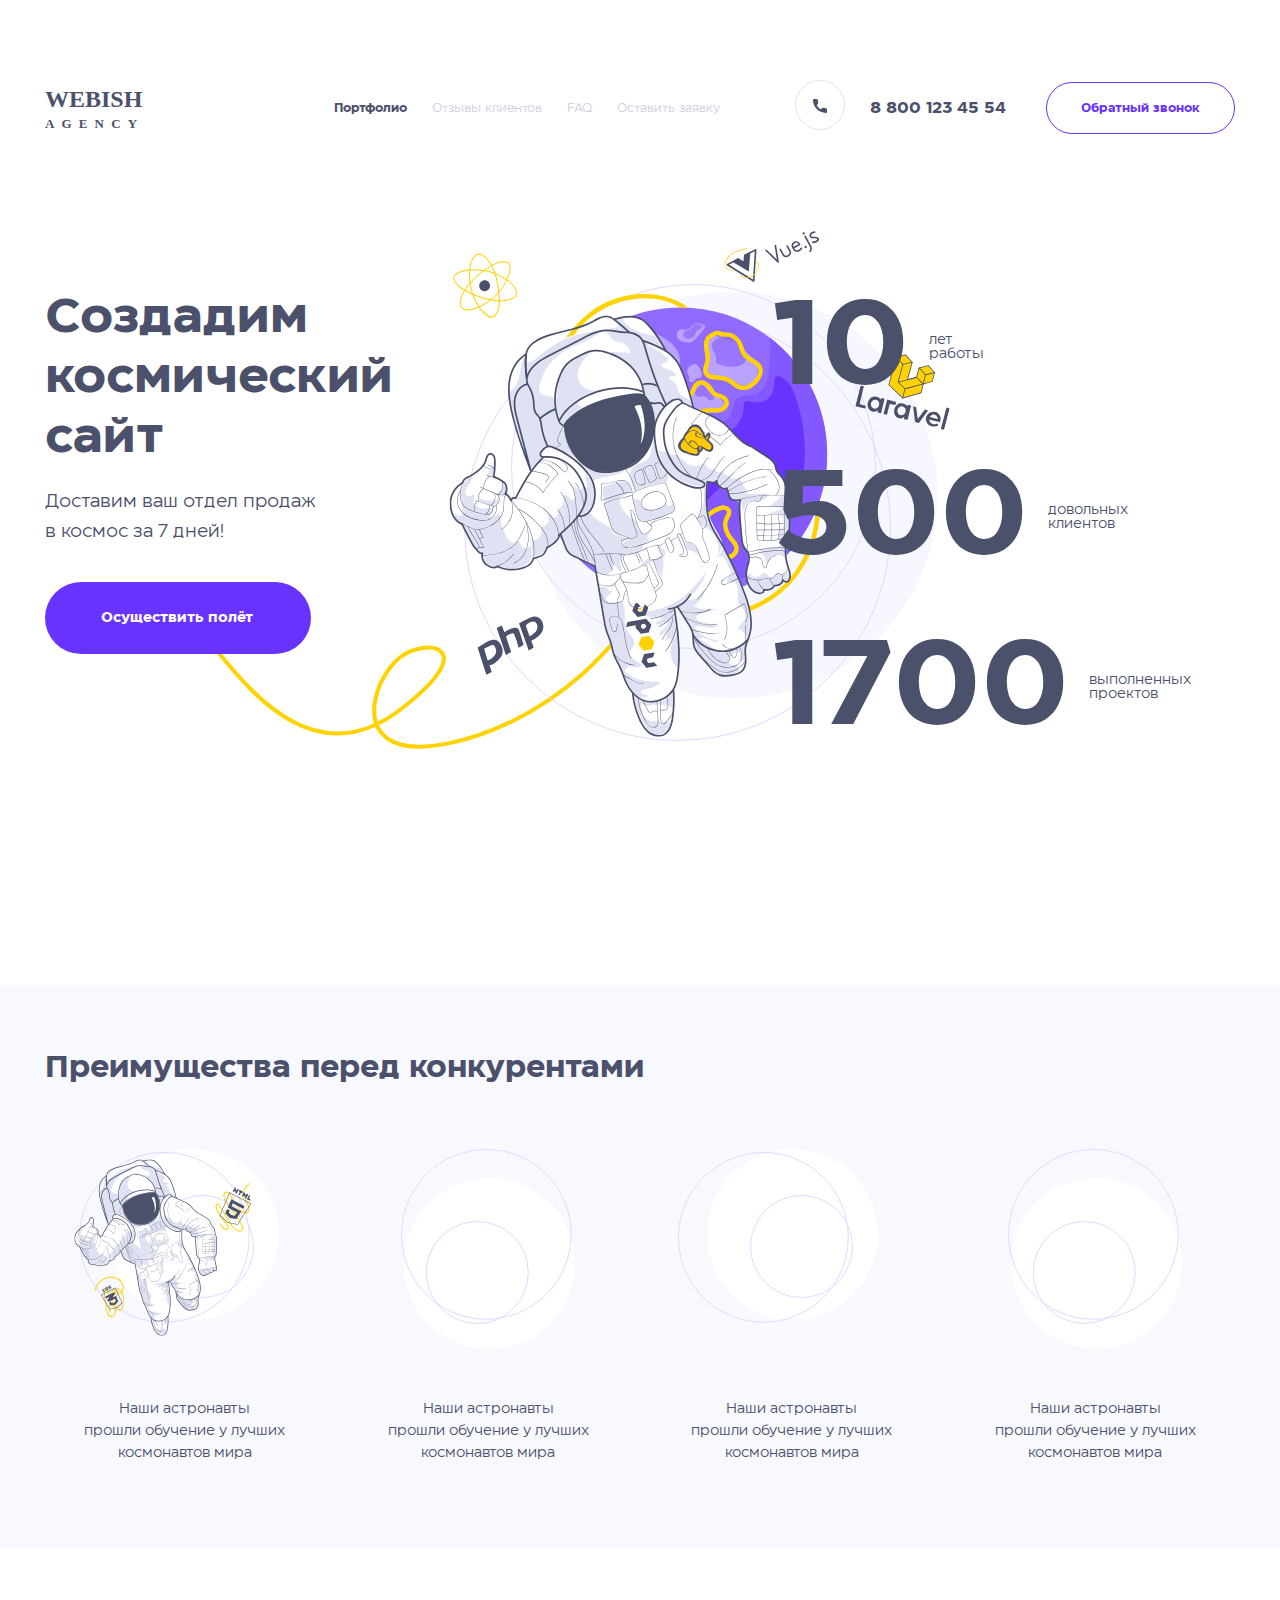
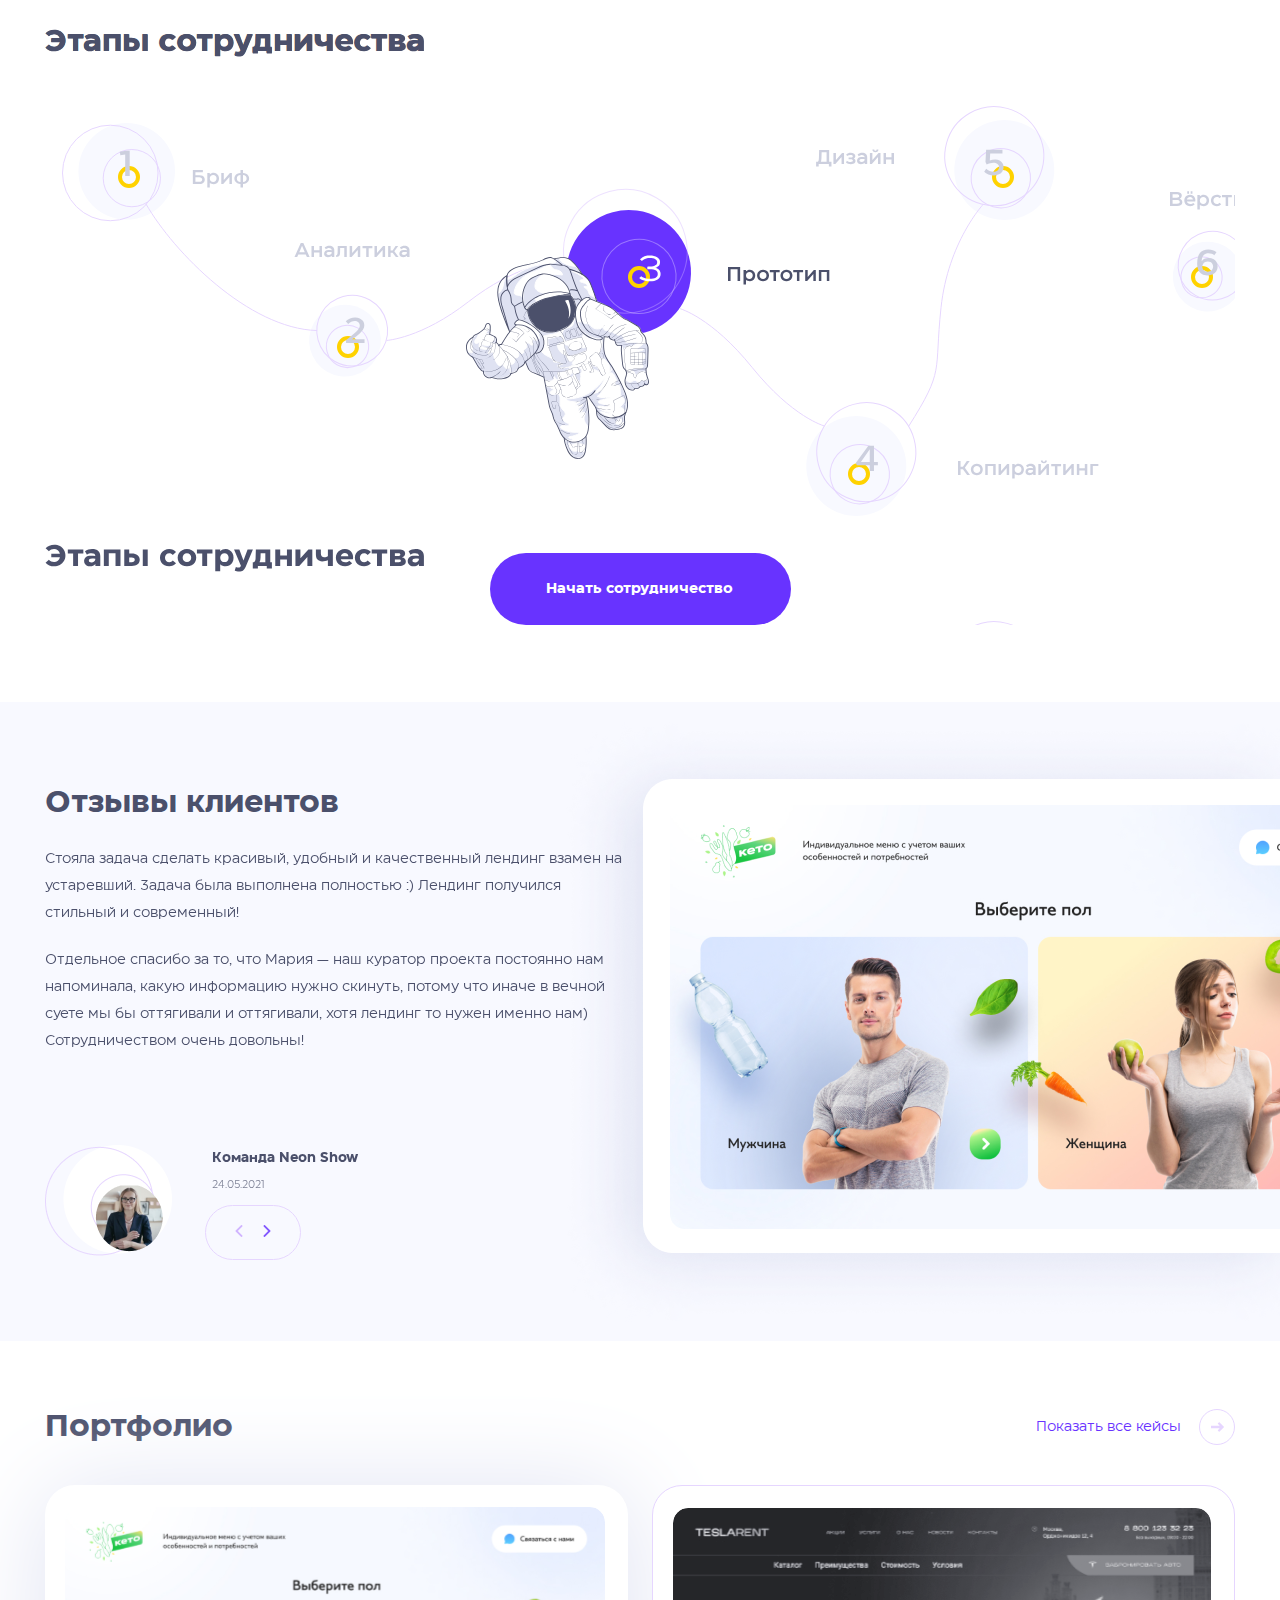
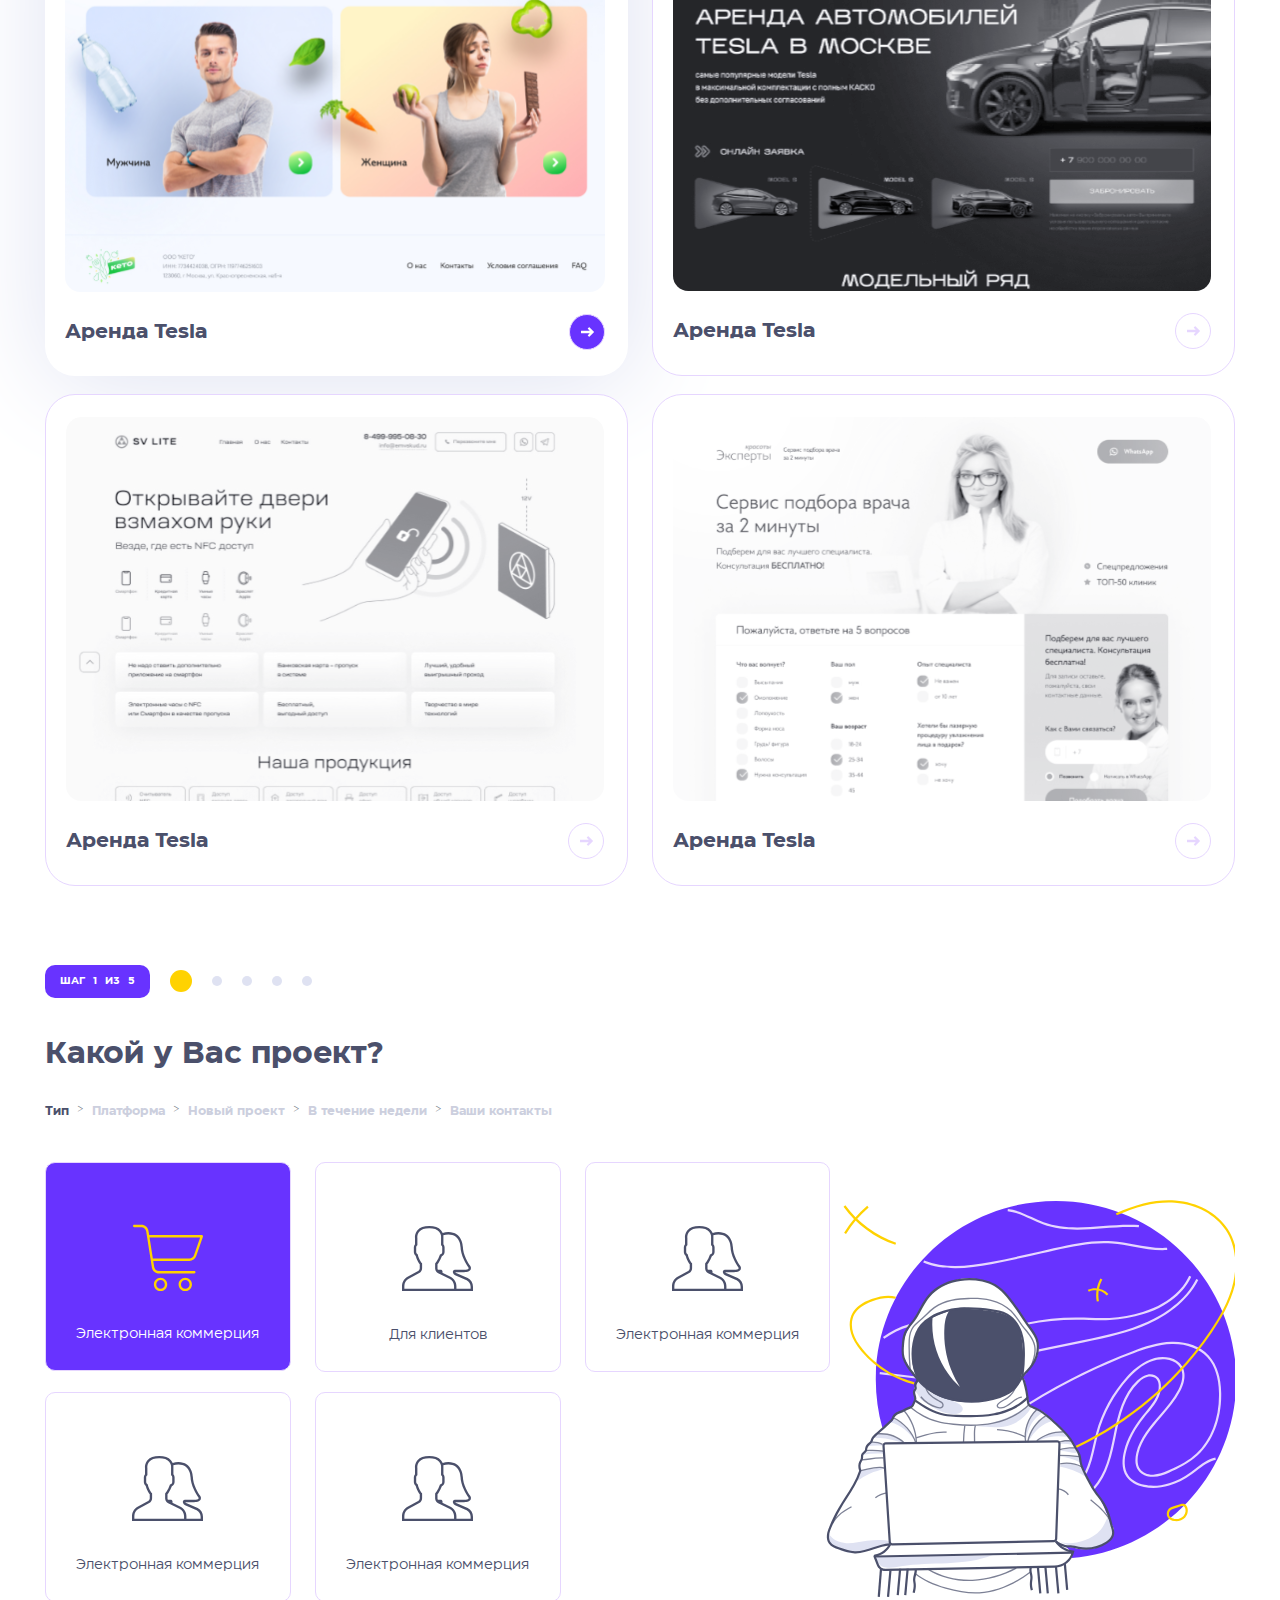
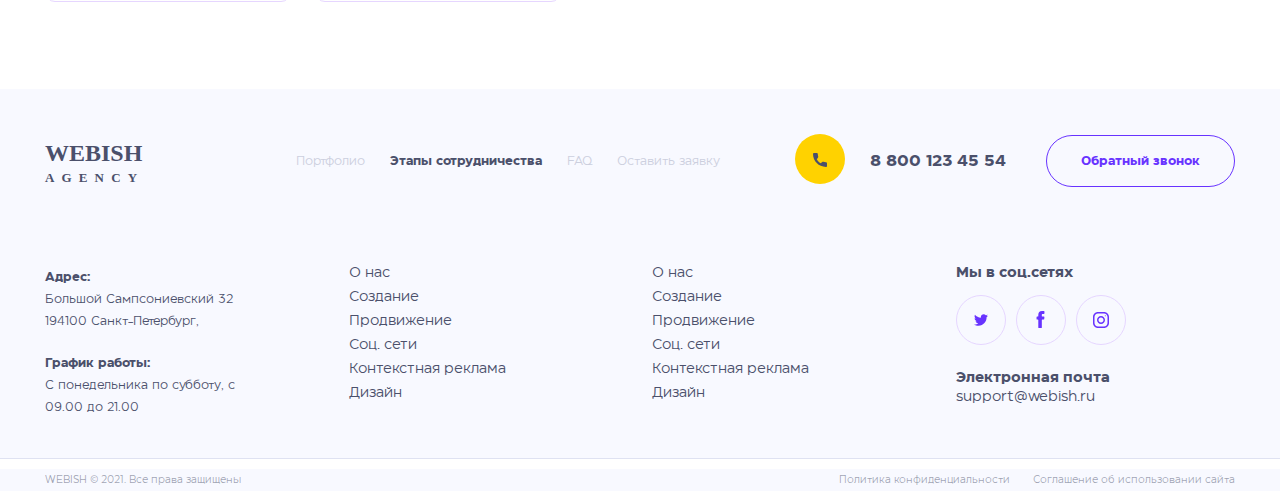
==== commit 183d6674: "add active class" ====
--- a/index.html
+++ b/index.html
@@ -43,7 +43,7 @@
 						        </li>
 
 						        <li class="nav-item">
-						          <a class="nav-link" href="portfolia.html">Портфолио</a>
+						          <a class="nav-link active" href="portfolia.html">Портфолио</a>
 						        </li>
 
 								<li class="nav-item">
